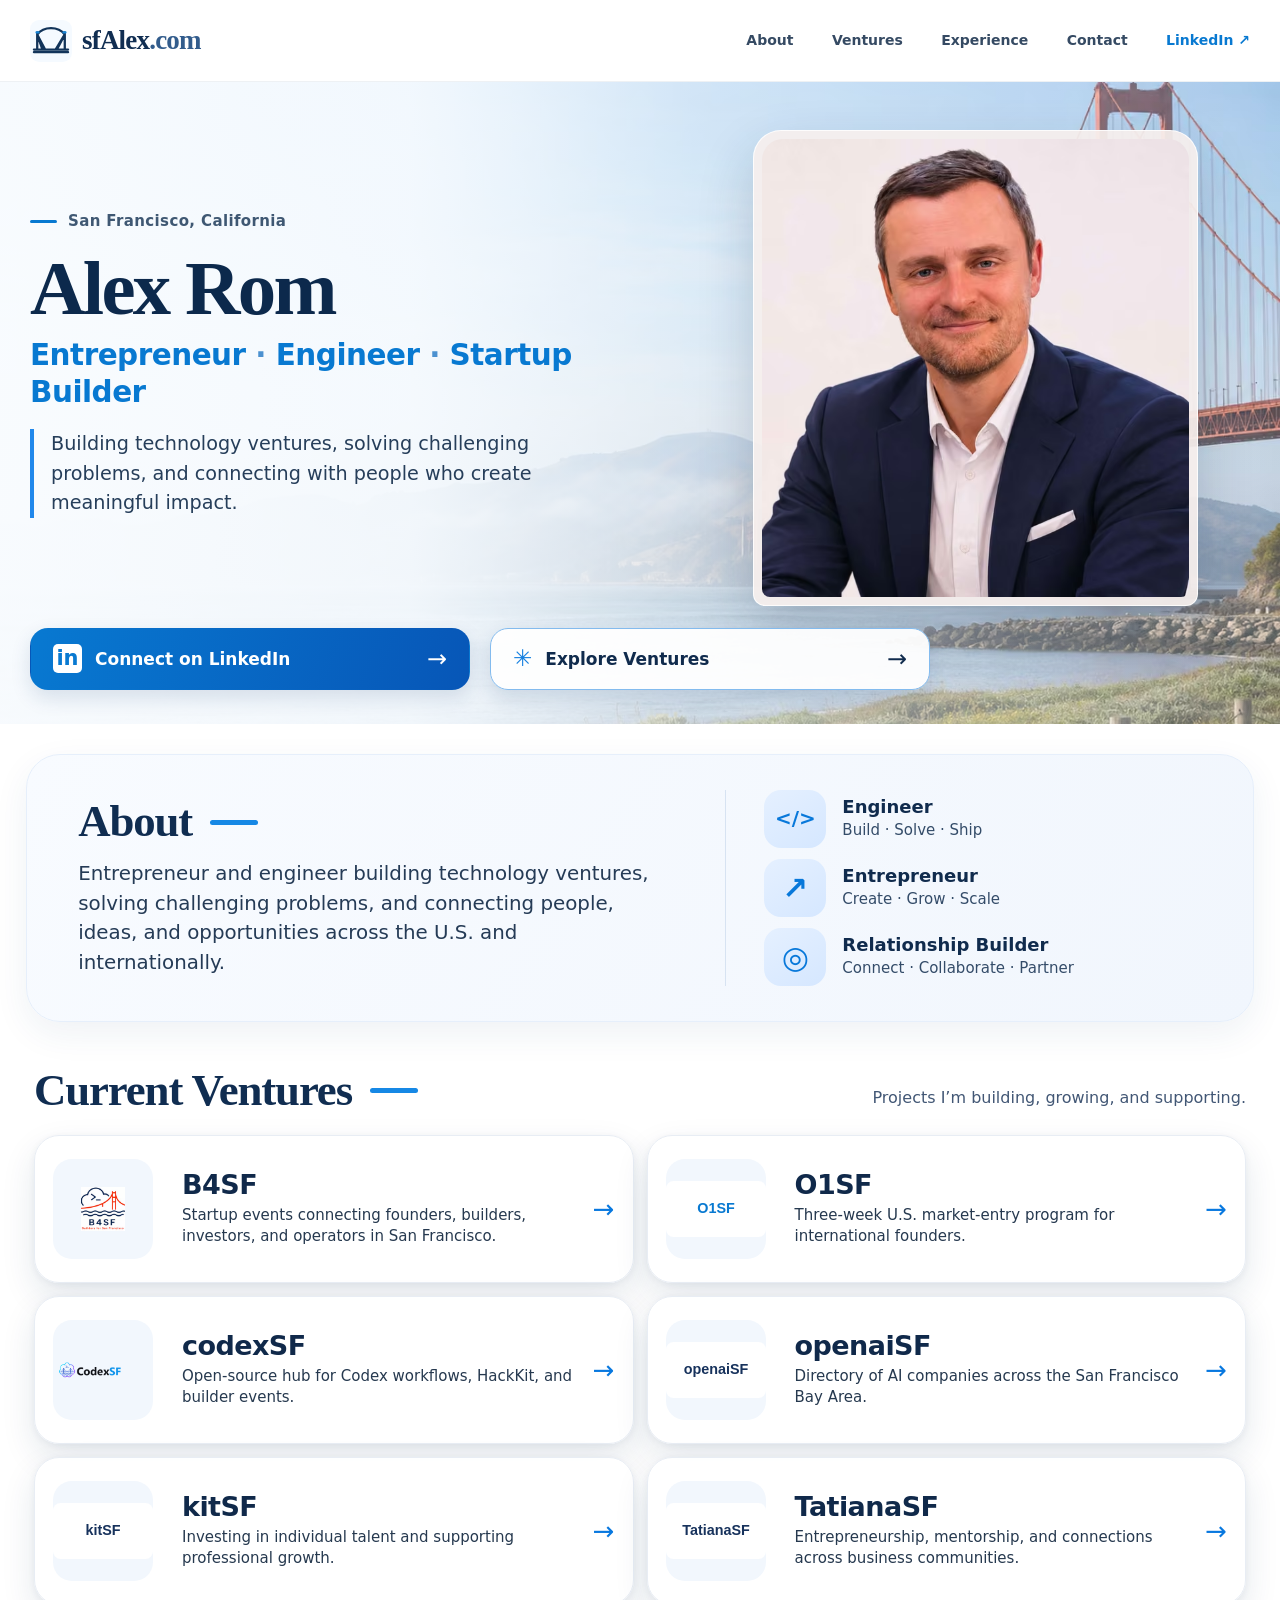
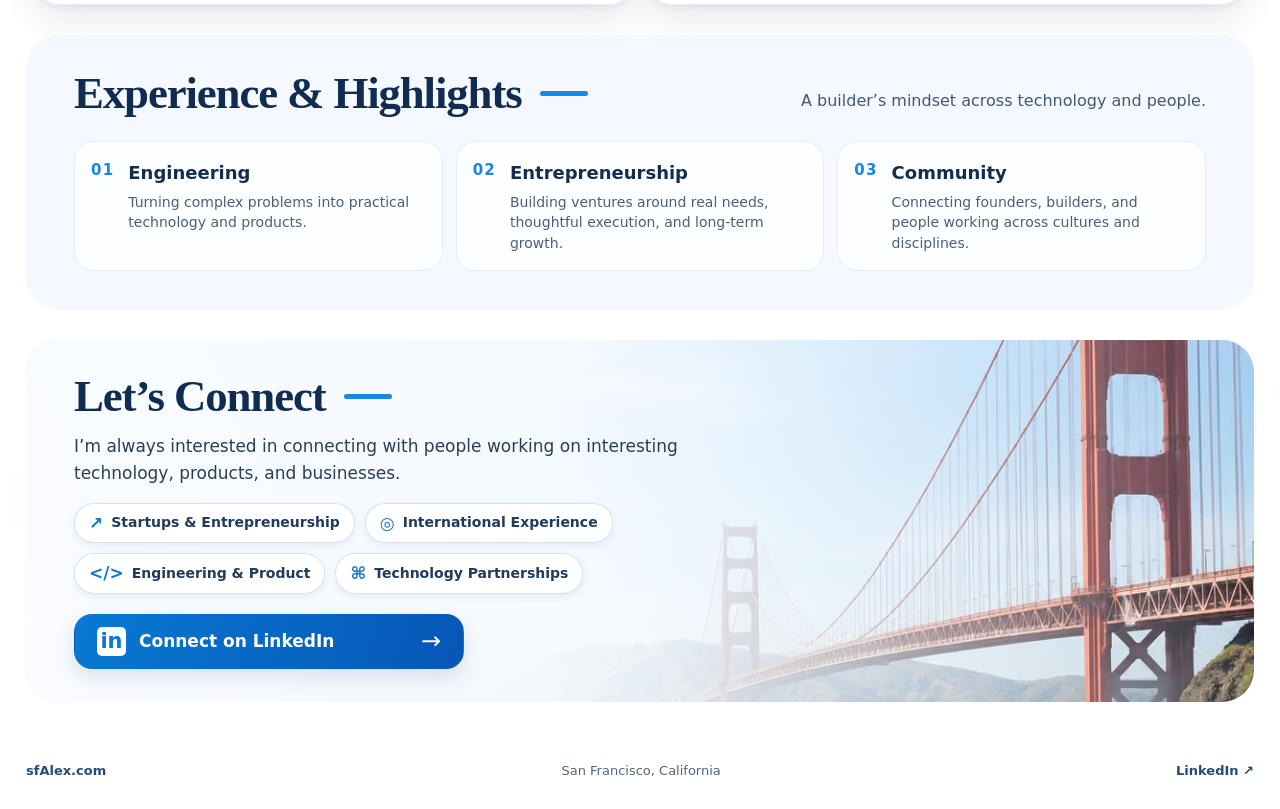
==== index.html @ 6f7e4f33 "Build sfAlex website and asset library" ====
<!doctype html>
<html lang="en">
<head>
  <meta charset="utf-8">
  <meta name="viewport" content="width=device-width, initial-scale=1">
  <meta name="theme-color" content="#f5faff">
  <title>Alex Rom — Entrepreneur, Engineer &amp; Startup Builder</title>
  <meta name="description" content="Alex Rom is an entrepreneur, engineer, and startup builder based in San Francisco. Explore his current ventures and connect on LinkedIn.">
  <link rel="canonical" href="https://sfalex.com/">
  <link rel="icon" href="./public/icons/favicon.svg" type="image/svg+xml">
  <link rel="icon" href="./public/icons/favicon.ico" sizes="any">
  <link rel="icon" href="./public/icons/favicon-32x32.png" type="image/png" sizes="32x32">
  <link rel="apple-touch-icon" href="./public/icons/apple-touch-icon.png">
  <meta property="og:type" content="website">
  <meta property="og:site_name" content="sfAlex.com">
  <meta property="og:title" content="Alex Rom — Entrepreneur, Engineer &amp; Startup Builder">
  <meta property="og:description" content="Building technology ventures, solving challenging problems, and connecting with people who create meaningful impact.">
  <meta property="og:url" content="https://sfalex.com/">
  <meta property="og:image" content="https://sfalex.com/public/images/og-sfalex-1200x630.png">
  <meta property="og:image:width" content="1200">
  <meta property="og:image:height" content="630">
  <meta name="twitter:card" content="summary_large_image">
  <meta name="twitter:title" content="Alex Rom — Entrepreneur, Engineer &amp; Startup Builder">
  <meta name="twitter:description" content="Building technology ventures, solving challenging problems, and connecting with people who create meaningful impact.">
  <meta name="twitter:image" content="https://sfalex.com/public/images/og-sfalex-1200x630.png">
  <link rel="preload" as="image" type="image/avif" href="./public/images/golden-gate-hero-1440.avif" fetchpriority="high" media="(min-width: 761px)">
  <link rel="preload" as="image" type="image/avif" href="./public/images/golden-gate-hero-960.avif" fetchpriority="high" media="(max-width: 760px)">
  <link rel="stylesheet" href="./styles.css">
  <script type="application/ld+json">
  {
    "@context": "https://schema.org",
    "@type": "Person",
    "name": "Alex Rom",
    "url": "https://sfalex.com/",
    "jobTitle": "Entrepreneur · Engineer · Startup Builder",
    "homeLocation": { "@type": "Place", "name": "San Francisco, California, United States" },
    "sameAs": ["https://www.linkedin.com/in/sfalexcom"]
  }
  </script>
  <script src="./script.js" defer></script>
</head>
<body>
  <a class="skip-link" href="#main">Skip to content</a>
  <header class="site-header">
    <div class="header-inner">
      <a class="brand" href="#top" aria-label="sfAlex.com home"><img src="./public/icons/favicon.svg" width="42" height="42" alt=""><span>sfAlex<span class="brand__dot">.com</span></span></a>
      <button class="menu-toggle" type="button" aria-expanded="false" aria-controls="primary-navigation" aria-label="Open navigation"><span></span><span></span><span></span></button>
      <nav id="primary-navigation" class="primary-nav" aria-label="Main navigation">
        <a href="#about">About</a><a href="#ventures">Ventures</a><a href="#experience">Experience</a><a href="#contact">Contact</a>
        <a class="nav-linkedin" href="https://www.linkedin.com/in/sfalexcom" target="_blank" rel="noopener noreferrer">LinkedIn <span aria-hidden="true">↗</span></a>
      </nav>
    </div>
  </header>
  <main id="main">
    <section class="hero" id="top" aria-labelledby="hero-title">
      <picture class="hero__backdrop" aria-hidden="true">
        <source type="image/avif" srcset="./public/images/golden-gate-hero-960.avif 960w, ./public/images/golden-gate-hero-1440.avif 1440w" sizes="100vw">
        <source type="image/webp" srcset="./public/images/golden-gate-hero-960.webp 960w, ./public/images/golden-gate-hero-1440.webp 1440w" sizes="100vw">
        <img src="./public/images/golden-gate-hero-1440.webp" width="1440" height="960" alt="" fetchpriority="high" decoding="async">
      </picture>
      <div class="hero__veil" aria-hidden="true"></div>
      <div class="hero__inner">
        <div class="hero__grid">
          <div class="hero__copy">
            <p class="eyebrow"><span class="eyebrow__line"></span> San Francisco, California</p>
            <h1 id="hero-title">Alex Rom</h1>
            <p class="hero__role">Entrepreneur <span>·</span> Engineer <span>·</span> Startup Builder</p>
            <p class="hero__intro">Building technology ventures, solving challenging problems, and connecting with people who create meaningful impact.</p>
          </div>
          <figure class="portrait-frame"><picture>
            <source type="image/avif" srcset="./public/images/alex-rom-portrait-640.avif 640w, ./public/images/alex-rom-portrait-960.avif 960w" sizes="(max-width: 680px) 74vw, (max-width: 1000px) 38vw, 440px">
            <source type="image/webp" srcset="./public/images/alex-rom-portrait-640.webp 640w, ./public/images/alex-rom-portrait-960.webp 960w" sizes="(max-width: 680px) 74vw, (max-width: 1000px) 38vw, 440px">
            <img src="./public/images/alex-rom-portrait-960.webp" width="960" height="1030" alt="Alex Rom in a navy suit and white shirt" fetchpriority="high" decoding="async">
          </picture></figure>
        </div>
        <div class="hero__actions">
          <a class="button button--primary" href="https://www.linkedin.com/in/sfalexcom" target="_blank" rel="noopener noreferrer"><span class="linkedin-mark" aria-hidden="true">in</span><span>Connect on LinkedIn</span><span class="button__arrow" aria-hidden="true">→</span></a>
          <a class="button button--light" href="#ventures"><span class="button__icon" aria-hidden="true">✳</span><span>Explore Ventures</span><span class="button__arrow" aria-hidden="true">→</span></a>
        </div>
      </div>
    </section>
    <div class="page-shell">
      <section class="about-panel section" id="about" aria-labelledby="about-title">
        <div class="about-copy"><div class="section-heading"><h2 id="about-title">About</h2><span class="heading-rule" aria-hidden="true"></span></div>
          <p>Entrepreneur and engineer building technology ventures, solving challenging problems, and connecting people, ideas, and opportunities across the U.S. and internationally.</p>
        </div>
        <div class="about-roles" aria-label="Areas of focus">
          <article class="role-item"><span class="role-icon role-icon--code" aria-hidden="true">&lt;/&gt;</span><div><h3>Engineer</h3><p>Build · Solve · Ship</p></div></article>
          <article class="role-item"><span class="role-icon" aria-hidden="true">↗</span><div><h3>Entrepreneur</h3><p>Create · Grow · Scale</p></div></article>
          <article class="role-item"><span class="role-icon role-icon--people" aria-hidden="true">◎</span><div><h3>Relationship Builder</h3><p>Connect · Collaborate · Partner</p></div></article>
        </div>
      </section>
      <section class="section ventures-section" id="ventures" aria-labelledby="ventures-title">
        <div class="section-title-row"><div class="section-heading"><h2 id="ventures-title">Current Ventures</h2><span class="heading-rule" aria-hidden="true"></span></div><p class="section-note">Projects I’m building, growing, and supporting.</p></div>
        <div class="venture-grid">
          <a class="venture-card" href="https://b4sf.com/" target="_blank" rel="noopener noreferrer" aria-label="B4SF: startup events connecting San Francisco's startup community">
            <span class="venture-logo"><img src="./public/ventures/b4sf-official.png" width="320" height="180" alt="B4SF logo"></span><span class="venture-copy"><strong>B4SF</strong><span>Startup events connecting founders, builders, investors, and operators in San Francisco.</span></span><span class="card-arrow" aria-hidden="true">→</span>
          </a>
          <a class="venture-card" href="https://o1sf.com/" target="_blank" rel="noopener noreferrer" aria-label="O1SF: three-week U.S. market-entry program for international founders">
            <span class="venture-logo"><img src="./public/ventures/o1sf-text-fallback.svg" width="320" height="180" alt="O1SF"></span><span class="venture-copy"><strong>O1SF</strong><span>Three-week U.S. market-entry program for international founders.</span></span><span class="card-arrow" aria-hidden="true">→</span>
          </a>
          <a class="venture-card" href="https://codexsf.com/" target="_blank" rel="noopener noreferrer" aria-label="CodexSF: open-source hub for Codex workflows, HackKit, and builder events">
            <span class="venture-logo"><img src="./public/ventures/codexsf-official.png" width="320" height="180" alt="CodexSF logo"></span><span class="venture-copy"><strong>codexSF</strong><span>Open-source hub for Codex workflows, HackKit, and builder events.</span></span><span class="card-arrow" aria-hidden="true">→</span>
          </a>
          <a class="venture-card" href="https://openaisf.com/" target="_blank" rel="noopener noreferrer" aria-label="openaiSF: directory of AI companies across the San Francisco Bay Area">
            <span class="venture-logo"><img src="./public/ventures/openaisf-text-fallback.svg" width="320" height="180" alt="openaiSF text wordmark"></span><span class="venture-copy"><strong>openaiSF</strong><span>Directory of AI companies across the San Francisco Bay Area.</span></span><span class="card-arrow" aria-hidden="true">→</span>
          </a>
          <a class="venture-card" href="https://kitsf.com/" target="_blank" rel="noopener noreferrer" aria-label="kitSF: investing in individual talent">
            <span class="venture-logo"><img src="./public/ventures/kitsf-text-fallback.svg" width="320" height="180" alt="kitSF"></span><span class="venture-copy"><strong>kitSF</strong><span>Investing in individual talent and supporting professional growth.</span></span><span class="card-arrow" aria-hidden="true">→</span>
          </a>
          <a class="venture-card" href="https://tatianasf.com/" target="_blank" rel="noopener noreferrer" aria-label="TatianaSF: entrepreneurship, mentorship, and community connections">
            <span class="venture-logo"><img src="./public/ventures/tatianasf-text-fallback.svg" width="320" height="180" alt="TatianaSF"></span><span class="venture-copy"><strong>TatianaSF</strong><span>Entrepreneurship, mentorship, and connections across business communities.</span></span><span class="card-arrow" aria-hidden="true">→</span>
          </a>
        </div>
      </section>
      <section class="experience-panel section" id="experience" aria-labelledby="experience-title">
        <div class="section-title-row"><div class="section-heading"><h2 id="experience-title">Experience &amp; Highlights</h2><span class="heading-rule" aria-hidden="true"></span></div><p class="section-note">A builder’s mindset across technology and people.</p></div>
        <div class="experience-grid">
          <article class="experience-item"><span class="experience-number">01</span><div><h3>Engineering</h3><p>Turning complex problems into practical technology and products.</p></div></article>
          <article class="experience-item"><span class="experience-number">02</span><div><h3>Entrepreneurship</h3><p>Building ventures around real needs, thoughtful execution, and long-term growth.</p></div></article>
          <article class="experience-item"><span class="experience-number">03</span><div><h3>Community</h3><p>Connecting founders, builders, and people working across cultures and disciplines.</p></div></article>
        </div>
      </section>
      <section class="contact-panel section" id="contact" aria-labelledby="contact-title">
        <picture class="contact-panel__backdrop" aria-hidden="true">
          <source type="image/avif" srcset="./public/images/golden-gate-contact-640.avif 640w, ./public/images/golden-gate-contact-1280.avif 1280w" sizes="(max-width: 680px) 100vw, 1280px">
          <source type="image/webp" srcset="./public/images/golden-gate-contact-640.webp 640w, ./public/images/golden-gate-contact-1280.webp 1280w" sizes="(max-width: 680px) 100vw, 1280px">
          <img src="./public/images/golden-gate-contact-1280.webp" width="1280" height="853" alt="" loading="lazy" decoding="async">
        </picture>
        <div class="contact-panel__veil" aria-hidden="true"></div>
        <div class="contact-content"><div class="section-heading"><h2 id="contact-title">Let’s Connect</h2><span class="heading-rule" aria-hidden="true"></span></div>
          <p class="contact-lead">I’m always interested in connecting with people working on interesting technology, products, and businesses.</p>
          <ul class="interest-list" aria-label="Topics of interest"><li><span aria-hidden="true">↗</span> Startups &amp; Entrepreneurship</li><li><span aria-hidden="true">◎</span> International Experience</li><li><span aria-hidden="true">&lt;/&gt;</span> Engineering &amp; Product</li><li><span aria-hidden="true">⌘</span> Technology Partnerships</li></ul>
          <a class="button button--primary contact-button" href="https://www.linkedin.com/in/sfalexcom" target="_blank" rel="noopener noreferrer"><span class="linkedin-mark" aria-hidden="true">in</span><span>Connect on LinkedIn</span><span class="button__arrow" aria-hidden="true">→</span></a>
        </div>
      </section>
    </div>
  </main>
  <footer class="site-footer"><a href="#top">sfAlex.com</a><span>San Francisco, California</span><a href="https://www.linkedin.com/in/sfalexcom" target="_blank" rel="noopener noreferrer">LinkedIn ↗</a></footer>
</body>
</html>
---- styles.css ----
:root{color-scheme:light;--navy:#112e52;--navy-2:#173d68;--blue:#0879d1;--pale:#f3f8ff;--ink:#16263b;--muted:#53647a;--shadow:0 14px 34px rgba(20,51,88,.11),0 2px 7px rgba(20,51,88,.06);--serif:Georgia,'Times New Roman',serif;--sans:Inter,ui-sans-serif,system-ui,-apple-system,'Segoe UI',sans-serif;font-family:var(--sans);font-synthesis:none;text-rendering:optimizeLegibility;scroll-behavior:smooth}
*{box-sizing:border-box}body{margin:0;color:var(--ink);background:#fff;font-size:16px;line-height:1.55}a{color:inherit}a:focus-visible,button:focus-visible{outline:3px solid #f2a62d;outline-offset:4px;border-radius:5px}.skip-link{position:fixed;z-index:20;left:1rem;top:.7rem;padding:.7rem 1rem;color:white;background:var(--navy);transform:translateY(-160%)}.skip-link:focus{transform:translateY(0)}
.site-header{position:relative;z-index:10;height:82px;background:rgba(255,255,255,.94);border-bottom:1px solid rgba(24,58,96,.07)}.header-inner{max-width:1320px;height:100%;padding:0 30px;margin:0 auto;display:flex;align-items:center;justify-content:space-between;gap:28px}.brand{display:inline-flex;align-items:center;gap:10px;color:var(--navy);text-decoration:none;font-family:var(--serif);font-size:27px;font-weight:700;letter-spacing:-.8px;white-space:nowrap}.brand img{display:block;width:42px;height:42px}.brand__dot{color:#325c8c}.primary-nav{display:flex;align-items:center;gap:clamp(18px,3vw,42px);color:#354a63;font-weight:600;font-size:14px}.primary-nav a{text-decoration:none;transition:color .16s ease}.primary-nav a:hover,.site-footer a:hover{color:var(--blue)}.primary-nav .nav-linkedin{color:var(--blue)}.menu-toggle{display:none}
.hero{position:relative;isolation:isolate;overflow:hidden;min-height:630px;background:#eaf4ff}.hero__backdrop,.hero__veil{position:absolute;z-index:-2;inset:0;display:block;width:100%;height:100%}.hero__backdrop img{width:100%;height:100%;object-fit:cover;object-position:center 57%}.hero__veil{z-index:-1;background:linear-gradient(90deg,rgba(249,252,255,.96),rgba(247,251,255,.9) 32%,rgba(244,250,255,.48) 54%,rgba(241,249,255,.07)),linear-gradient(0deg,rgba(229,241,255,.22),transparent 45%)}.hero__inner{width:min(100% - 60px,1280px);margin:0 auto;padding:48px 0 34px}.hero__grid{display:grid;grid-template-columns:minmax(0,1.06fr) minmax(350px,.94fr);align-items:center;gap:clamp(25px,4vw,58px);min-height:475px}.hero__copy{position:relative;z-index:1;max-width:620px;padding:8px 0 16px}.eyebrow{display:flex;align-items:center;gap:11px;margin:0 0 15px;color:#3f5873;font-size:15px;font-weight:650;letter-spacing:.025em}.eyebrow__line{display:inline-block;width:27px;height:3px;border-radius:5px;background:var(--blue)}h1,h2,h3,p,figure{margin-top:0}.hero h1{margin-bottom:4px;color:#0c294c;font-family:var(--serif);font-size:clamp(54px,6vw,82px);line-height:1.06;letter-spacing:-2.7px}.hero__role{margin:8px 0 19px;color:var(--blue);font-size:clamp(21px,2.3vw,30px);line-height:1.23;font-weight:750;letter-spacing:-.5px}.hero__role span{color:#4b91d0}.hero__intro{max-width:525px;margin:0;padding-left:17px;border-left:4px solid #2188eb;color:#263e5a;font-size:clamp(17px,1.5vw,20px);line-height:1.55}.portrait-frame{width:min(100%,445px);justify-self:center;margin:0;padding:8px;overflow:hidden;border:1px solid rgba(255,255,255,.84);border-radius:28px 28px 12px 12px;background:rgba(247,239,237,.92);box-shadow:0 24px 55px rgba(18,46,82,.2)}.portrait-frame picture,.portrait-frame img{display:block;width:100%}.portrait-frame img{height:auto;aspect-ratio:1432/1536;object-fit:cover;border-radius:21px 21px 8px 8px}.hero__actions{display:grid;grid-template-columns:repeat(2,minmax(0,1fr));gap:20px;max-width:900px;margin-top:22px}.button{min-height:58px;display:inline-flex;align-items:center;justify-content:center;gap:13px;padding:12px 22px;border:1.5px solid transparent;border-radius:18px;text-decoration:none;font-size:17px;font-weight:750;box-shadow:0 8px 20px rgba(18,61,110,.14);transition:transform .16s ease,box-shadow .16s ease,background .16s ease}.button:hover{transform:translateY(-2px);box-shadow:0 13px 25px rgba(18,61,110,.2)}.button--primary{color:#fff;background:linear-gradient(110deg,#0879d1,#0756b7)}.button--primary:hover{background:linear-gradient(110deg,#086ab8,#074da3)}.button--light{border-color:#83bbee;color:#102b4d;background:rgba(255,255,255,.94)}.linkedin-mark{display:inline-flex;width:29px;height:29px;align-items:center;justify-content:center;border-radius:5px;color:var(--blue);background:#fff;font-size:21px;font-weight:800;line-height:1}.button__icon{color:#1680e0;font-size:23px}.button__arrow{margin-left:auto;font-size:24px;font-weight:500;line-height:1}
.page-shell{width:min(100% - 52px,1280px);margin:0 auto}.section{margin-top:30px}.about-panel{display:grid;grid-template-columns:1.1fr .9fr;gap:clamp(30px,5vw,70px);align-items:center;padding:35px clamp(28px,4vw,54px);border:1px solid #e6effb;border-radius:34px;background:linear-gradient(125deg,#f8fbff,#f1f6fd);box-shadow:0 12px 35px rgba(29,70,119,.07)}.section-heading{display:flex;align-items:center;gap:18px;min-width:0}.section-heading h2{margin:0;color:#102d51;font-family:var(--serif);font-size:clamp(32px,3.5vw,46px);line-height:1.1;letter-spacing:-1.1px}.heading-rule{display:inline-block;flex:0 0 48px;width:48px;height:5px;border-radius:8px;background:#1688e5}.about-copy>p{max-width:575px;margin:12px 0 0;color:#253b56;font-size:clamp(17px,1.55vw,20px);line-height:1.5}.about-roles{display:grid;gap:11px;padding-left:clamp(22px,3vw,45px);border-left:1px solid #d7e3f2}.role-item{display:flex;align-items:center;gap:16px}.role-icon{width:62px;height:58px;flex:0 0 62px;display:grid;place-items:center;border-radius:17px;color:#0878da;background:linear-gradient(145deg,#e5f0ff,#d5e7ff);font-size:31px;font-weight:750}.role-icon--code{font-size:20px}.role-item h3{margin:0 0 1px;color:#102b4d;font-size:18px;line-height:1.3}.role-item p{margin:0;color:#344c69;font-size:15px}
.ventures-section{padding:14px 8px 0}.section-title-row{display:flex;align-items:end;justify-content:space-between;gap:22px;margin:0 0 20px}.section-note{max-width:430px;margin:0 0 4px;color:#425775;font-size:16px;font-style:italic;text-align:right}.venture-grid{display:grid;grid-template-columns:repeat(2,minmax(0,1fr));gap:13px}.venture-card{min-width:0;min-height:148px;display:grid;grid-template-columns:112px minmax(0,1fr) 24px;align-items:center;gap:17px;padding:16px 18px;border:1px solid #e8edf4;border-radius:25px;background:rgba(255,255,255,.96);box-shadow:var(--shadow);text-decoration:none;transition:transform .18s ease,border-color .18s ease,box-shadow .18s ease}.venture-card:hover{transform:translateY(-3px);border-color:#afd6fb;box-shadow:0 19px 38px rgba(20,51,88,.14)}.venture-logo{width:100px;height:100px;display:grid;place-items:center;overflow:hidden;border-radius:19px;background:#f2f7fd}.venture-logo img{display:block;width:100%;height:100%;object-fit:contain}.venture-copy{min-width:0;display:grid;gap:4px}.venture-copy strong{color:#10294a;font-size:clamp(20px,2.2vw,27px);line-height:1.12;letter-spacing:-.55px}.venture-copy>span{color:#26394f;font-size:15px;line-height:1.42}.card-arrow{color:#0878df;font-size:26px;font-weight:500;justify-self:end}
.experience-panel{padding:34px clamp(24px,4vw,48px) 39px;border-radius:32px;background:#f5f9ff}.experience-panel .section-title-row{margin-bottom:23px}.experience-grid{display:grid;grid-template-columns:repeat(3,minmax(0,1fr));gap:13px}.experience-item{display:flex;gap:14px;padding:17px 16px;border:1px solid #e4edf9;border-radius:20px;background:rgba(255,255,255,.82)}.experience-number{color:#1787e6;font-size:15px;font-weight:800;letter-spacing:.08em}.experience-item h3{margin:0 0 5px;color:#122d4e;font-size:18px}.experience-item p{margin:0;color:#4b5f77;font-size:14px;line-height:1.45}
.contact-panel{position:relative;isolation:isolate;min-height:355px;margin-bottom:32px;overflow:hidden;border-radius:32px;background:#e9f4ff}.contact-panel__backdrop,.contact-panel__veil{position:absolute;inset:0;z-index:-2;display:block;width:100%;height:100%}.contact-panel__backdrop img{width:100%;height:100%;object-fit:cover;object-position:center 56%}.contact-panel__veil{z-index:-1;background:linear-gradient(90deg,rgba(250,252,255,.98),rgba(247,251,255,.96) 42%,rgba(244,250,255,.69) 64%,rgba(244,250,255,.08))}.contact-content{width:min(100%,820px);padding:32px clamp(24px,4vw,48px) 33px}.contact-lead{max-width:640px;margin:12px 0 17px;color:#293e57;font-size:17px}.interest-list{display:flex;flex-wrap:wrap;gap:10px;padding:0;margin:0 0 20px;list-style:none}.interest-list li{display:inline-flex;align-items:center;gap:8px;min-height:40px;padding:6px 14px;border:1px solid rgba(209,222,239,.86);border-radius:999px;color:#203b5b;background:rgba(255,255,255,.91);box-shadow:0 3px 8px rgba(23,56,95,.08);font-size:14px;font-weight:600}.interest-list li span{color:#0879d1;font-size:17px;font-weight:800}.contact-button{width:min(100%,390px);min-height:54px}.site-footer{width:min(100% - 52px,1280px);min-height:75px;display:flex;align-items:center;justify-content:space-between;gap:18px;margin:0 auto;color:#53647a;font-size:13px}.site-footer a{color:#244b77;text-decoration:none;font-weight:650}
@media(min-width:1440px){.hero__inner{padding-top:56px;padding-bottom:39px}.hero__grid{min-height:500px}}
@media(max-width:950px){.hero{min-height:580px}.hero__inner{width:min(100% - 44px,1280px)}.hero__grid{grid-template-columns:minmax(0,1.05fr) minmax(280px,.85fr);gap:20px;min-height:430px}.portrait-frame{max-width:365px}.hero__actions{max-width:760px;gap:12px}.button{padding-inline:16px}.venture-card{grid-template-columns:88px minmax(0,1fr) 18px;gap:13px;min-height:135px;padding:14px;border-radius:21px}.venture-logo{width:82px;height:82px;border-radius:16px}.venture-copy>span{font-size:14px}}
@media(max-width:680px){
 .site-header{height:72px}.header-inner{padding-inline:18px}.brand{gap:7px;font-size:24px}.brand img{width:38px;height:38px}.menu-toggle{width:44px;height:44px;display:flex;flex-direction:column;justify-content:center;gap:5px;padding:10px;border:1px solid #dce8f5;border-radius:12px;color:var(--navy);background:white;cursor:pointer}.menu-toggle span{display:block;height:2px;width:100%;border-radius:2px;background:currentColor;transition:transform .16s ease,opacity .16s ease}.menu-toggle[aria-expanded=true] span:first-child{transform:translateY(7px) rotate(45deg)}.menu-toggle[aria-expanded=true] span:nth-child(2){opacity:0}.menu-toggle[aria-expanded=true] span:last-child{transform:translateY(-7px) rotate(-45deg)}.primary-nav{position:absolute;top:63px;right:14px;left:14px;display:none;flex-direction:column;align-items:stretch;gap:0;padding:8px;border:1px solid #e0eaf6;border-radius:18px;background:rgba(255,255,255,.98);box-shadow:0 18px 35px rgba(18,46,82,.16)}.primary-nav.is-open{display:flex}.primary-nav a{min-height:48px;display:flex;align-items:center;justify-content:space-between;padding:0 13px;border-radius:11px}.primary-nav a:hover{background:#f0f6ff}
 .hero{min-height:0}.hero__backdrop img{object-position:83% center}.hero__veil{background:linear-gradient(180deg,rgba(248,252,255,.95),rgba(247,251,255,.88) 45%,rgba(240,248,255,.72)),linear-gradient(90deg,rgba(250,252,255,.92),rgba(250,252,255,.35))}.hero__inner{width:100%;padding:28px 20px 24px}.hero__grid{grid-template-columns:1fr;min-height:0;gap:19px}.hero__copy{padding:4px 0 0}.eyebrow{margin-bottom:8px;font-size:13px}.hero h1{font-size:clamp(48px,13vw,63px);letter-spacing:-1.8px}.hero__role{max-width:360px;margin:5px 0 11px;font-size:clamp(20px,5.8vw,25px)}.hero__intro{max-width:520px;padding-left:12px;font-size:16px;line-height:1.42}.portrait-frame{width:min(76vw,310px);justify-self:center;padding:6px;border-radius:24px 24px 10px 10px}.portrait-frame img{border-radius:18px 18px 7px 7px}.hero__actions{grid-template-columns:1fr;gap:10px;margin-top:18px}.button{min-height:54px;border-radius:15px;font-size:16px}
 .page-shell{width:min(100% - 28px,580px)}.section{margin-top:19px}.about-panel{grid-template-columns:1fr;gap:19px;padding:23px 19px;border-radius:24px}.section-heading{gap:12px}.section-heading h2{font-size:clamp(30px,8.3vw,37px);letter-spacing:-.7px}.heading-rule{flex-basis:34px;width:34px;height:4px}.about-copy>p{margin-top:9px;font-size:16px;line-height:1.48}.about-roles{gap:10px;padding:14px 0 0;border-top:1px solid #d7e3f2;border-left:0}.role-icon{width:50px;height:48px;flex-basis:50px;border-radius:14px;font-size:26px}.role-icon--code{font-size:18px}.role-item h3{font-size:16px}.role-item p{font-size:14px}
 .ventures-section{padding:5px 0 0}.section-title-row{display:block;margin-bottom:13px}.section-note{margin:6px 0 0;text-align:left;font-size:14px}.venture-grid{grid-template-columns:1fr;gap:10px}.venture-card{min-height:112px;grid-template-columns:78px minmax(0,1fr) 18px;gap:12px;padding:12px;border-radius:19px}.venture-logo{width:72px;height:72px;border-radius:14px}.venture-copy{gap:3px}.venture-copy strong{font-size:21px}.venture-copy>span{font-size:13.5px;line-height:1.38}.card-arrow{font-size:22px}
 .experience-panel{padding:23px 18px;border-radius:24px}.experience-panel .section-title-row{margin-bottom:13px}.experience-grid{grid-template-columns:1fr;gap:9px}.experience-item{padding:13px;border-radius:16px}.experience-item h3{font-size:16px}.experience-item p{font-size:13.5px}
 .contact-panel{min-height:0;margin-bottom:21px;border-radius:24px}.contact-panel__backdrop img{object-position:75% center;opacity:.53}.contact-panel__veil{background:linear-gradient(180deg,rgba(248,252,255,.94),rgba(246,250,255,.88) 62%,rgba(236,246,255,.7))}.contact-content{padding:23px 18px 22px}.contact-lead{margin:9px 0 13px;font-size:15px;line-height:1.48}.interest-list{gap:7px;margin-bottom:14px}.interest-list li{min-height:36px;padding:5px 10px;font-size:12px}.interest-list li span{font-size:14px}.contact-button{width:100%}.site-footer{width:min(100% - 32px,580px);min-height:74px;flex-wrap:wrap;justify-content:center;gap:6px 16px;padding-bottom:10px;font-size:12px}
}
@media(max-width:360px){.hero__inner{padding-inline:16px}.hero__role{font-size:19px}.hero__intro{font-size:15px}.venture-card{grid-template-columns:66px minmax(0,1fr) 16px;gap:10px;padding:10px}.venture-logo{width:64px;height:64px}.venture-copy strong{font-size:19px}.venture-copy>span{font-size:12.5px}.section-heading h2{font-size:29px}}
@media(prefers-reduced-motion:reduce){:root{scroll-behavior:auto}*,*::before,*::after{animation-duration:.01ms!important;animation-iteration-count:1!important;transition-duration:.01ms!important}}
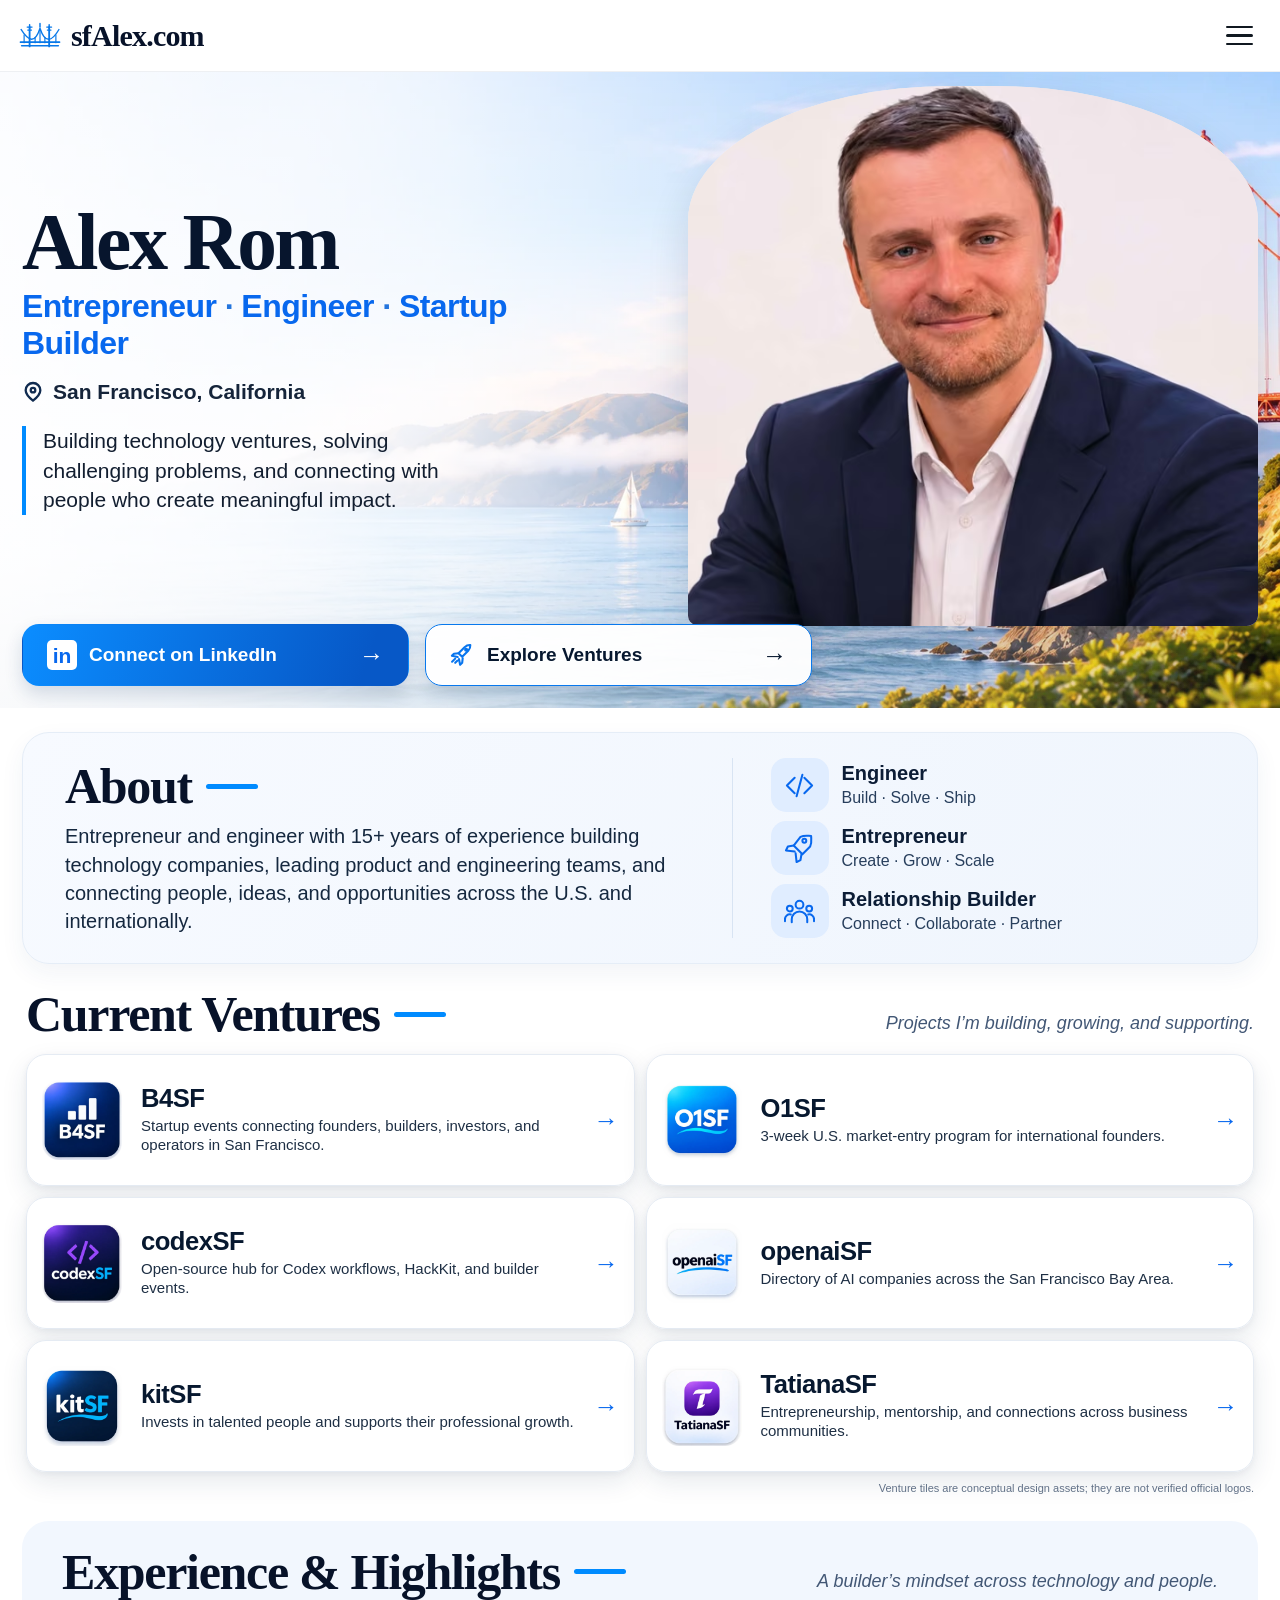
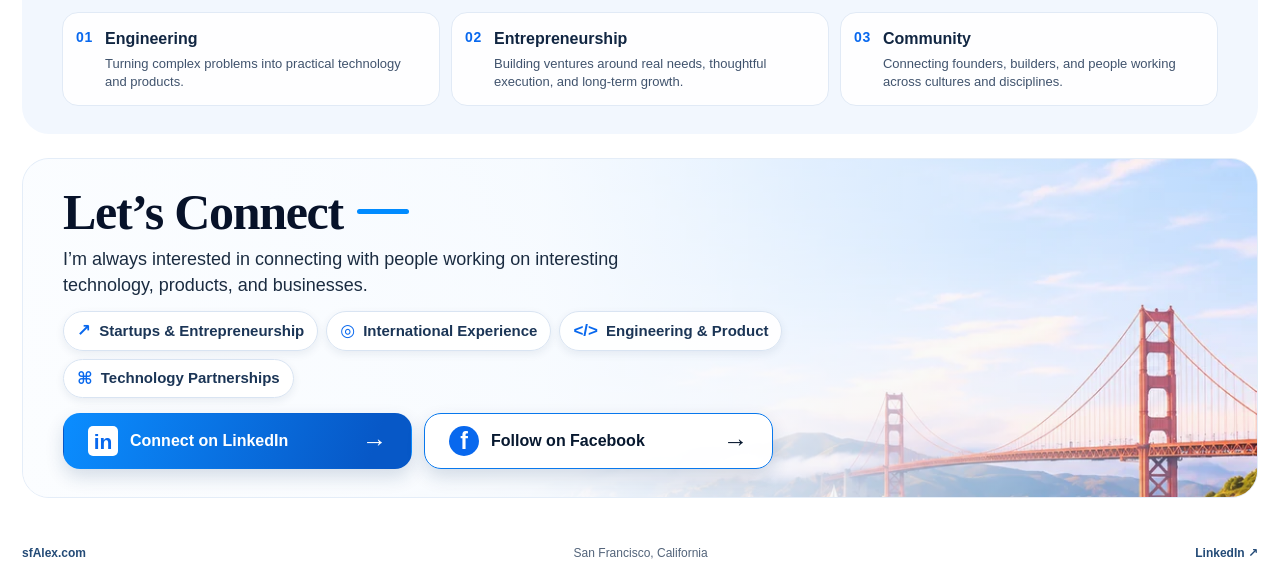
==== commit 30883ba5: "Match sfAlex site to approved design" ====
--- a/index.html
+++ b/index.html
@@ -3,28 +3,26 @@
 <head>
   <meta charset="utf-8">
   <meta name="viewport" content="width=device-width, initial-scale=1">
-  <meta name="theme-color" content="#f5faff">
+  <meta name="theme-color" content="#f7faff">
   <title>Alex Rom — Entrepreneur, Engineer &amp; Startup Builder</title>
-  <meta name="description" content="Alex Rom is an entrepreneur, engineer, and startup builder based in San Francisco. Explore his current ventures and connect on LinkedIn.">
+  <meta name="description" content="Alex Rom is an entrepreneur and engineer with 15+ years of experience building technology companies and connecting people, ideas, and opportunities.">
   <link rel="canonical" href="https://sfalex.com/">
-  <link rel="icon" href="./public/icons/favicon.svg" type="image/svg+xml">
+  <link rel="icon" href="./public/icons/sfalex-bridge-mark.svg" type="image/svg+xml">
   <link rel="icon" href="./public/icons/favicon.ico" sizes="any">
-  <link rel="icon" href="./public/icons/favicon-32x32.png" type="image/png" sizes="32x32">
   <link rel="apple-touch-icon" href="./public/icons/apple-touch-icon.png">
   <meta property="og:type" content="website">
   <meta property="og:site_name" content="sfAlex.com">
   <meta property="og:title" content="Alex Rom — Entrepreneur, Engineer &amp; Startup Builder">
-  <meta property="og:description" content="Building technology ventures, solving challenging problems, and connecting with people who create meaningful impact.">
+  <meta property="og:description" content="Building technology ventures, leading product and engineering teams, and connecting people across the U.S. and internationally.">
   <meta property="og:url" content="https://sfalex.com/">
   <meta property="og:image" content="https://sfalex.com/public/images/og-sfalex-1200x630.png">
   <meta property="og:image:width" content="1200">
   <meta property="og:image:height" content="630">
   <meta name="twitter:card" content="summary_large_image">
   <meta name="twitter:title" content="Alex Rom — Entrepreneur, Engineer &amp; Startup Builder">
-  <meta name="twitter:description" content="Building technology ventures, solving challenging problems, and connecting with people who create meaningful impact.">
+  <meta name="twitter:description" content="Building technology ventures, leading product and engineering teams, and connecting people across the U.S. and internationally.">
   <meta name="twitter:image" content="https://sfalex.com/public/images/og-sfalex-1200x630.png">
-  <link rel="preload" as="image" type="image/avif" href="./public/images/golden-gate-hero-1440.avif" fetchpriority="high" media="(min-width: 761px)">
-  <link rel="preload" as="image" type="image/avif" href="./public/images/golden-gate-hero-960.avif" fetchpriority="high" media="(max-width: 760px)">
+  <link rel="preload" as="image" href="./public/images/golden-gate-hero-approved.webp" fetchpriority="high">
   <link rel="stylesheet" href="./styles.css">
   <script type="application/ld+json">
   {
@@ -43,95 +41,146 @@
   <a class="skip-link" href="#main">Skip to content</a>
   <header class="site-header">
     <div class="header-inner">
-      <a class="brand" href="#top" aria-label="sfAlex.com home"><img src="./public/icons/favicon.svg" width="42" height="42" alt=""><span>sfAlex<span class="brand__dot">.com</span></span></a>
-      <button class="menu-toggle" type="button" aria-expanded="false" aria-controls="primary-navigation" aria-label="Open navigation"><span></span><span></span><span></span></button>
-      <nav id="primary-navigation" class="primary-nav" aria-label="Main navigation">
-        <a href="#about">About</a><a href="#ventures">Ventures</a><a href="#experience">Experience</a><a href="#contact">Contact</a>
+      <a class="brand" href="#top" aria-label="sfAlex.com home">
+        <img src="./public/icons/sfalex-bridge-mark.svg" width="48" height="36" alt="" aria-hidden="true">
+        <span>sfAlex.com</span>
+      </a>
+      <button class="menu-toggle" type="button" aria-expanded="false" aria-controls="primary-navigation" aria-label="Open navigation">
+        <span></span><span></span><span></span>
+      </button>
+      <nav id="primary-navigation" class="primary-nav" aria-label="Main navigation" hidden>
+        <a href="#about">About</a>
+        <a href="#ventures">Ventures</a>
+        <a href="#experience">Experience</a>
+        <a href="#contact">Contact</a>
         <a class="nav-linkedin" href="https://www.linkedin.com/in/sfalexcom" target="_blank" rel="noopener noreferrer">LinkedIn <span aria-hidden="true">↗</span></a>
       </nav>
     </div>
   </header>
+
   <main id="main">
     <section class="hero" id="top" aria-labelledby="hero-title">
       <picture class="hero__backdrop" aria-hidden="true">
-        <source type="image/avif" srcset="./public/images/golden-gate-hero-960.avif 960w, ./public/images/golden-gate-hero-1440.avif 1440w" sizes="100vw">
-        <source type="image/webp" srcset="./public/images/golden-gate-hero-960.webp 960w, ./public/images/golden-gate-hero-1440.webp 1440w" sizes="100vw">
-        <img src="./public/images/golden-gate-hero-1440.webp" width="1440" height="960" alt="" fetchpriority="high" decoding="async">
+        <img src="./public/images/golden-gate-hero-approved.webp" width="1600" height="900" alt="" fetchpriority="high" decoding="async">
       </picture>
       <div class="hero__veil" aria-hidden="true"></div>
       <div class="hero__inner">
         <div class="hero__grid">
           <div class="hero__copy">
-            <p class="eyebrow"><span class="eyebrow__line"></span> San Francisco, California</p>
             <h1 id="hero-title">Alex Rom</h1>
             <p class="hero__role">Entrepreneur <span>·</span> Engineer <span>·</span> Startup Builder</p>
+            <p class="hero__location">
+              <svg viewBox="0 0 24 24" aria-hidden="true"><path d="M20 10.2c0 5.1-8 11.3-8 11.3S4 15.3 4 10.2a8 8 0 1 1 16 0Z"/><circle cx="12" cy="10" r="2.5"/></svg>
+              <span>San Francisco, California</span>
+            </p>
             <p class="hero__intro">Building technology ventures, solving challenging problems, and connecting with people who create meaningful impact.</p>
           </div>
-          <figure class="portrait-frame"><picture>
-            <source type="image/avif" srcset="./public/images/alex-rom-portrait-640.avif 640w, ./public/images/alex-rom-portrait-960.avif 960w" sizes="(max-width: 680px) 74vw, (max-width: 1000px) 38vw, 440px">
-            <source type="image/webp" srcset="./public/images/alex-rom-portrait-640.webp 640w, ./public/images/alex-rom-portrait-960.webp 960w" sizes="(max-width: 680px) 74vw, (max-width: 1000px) 38vw, 440px">
-            <img src="./public/images/alex-rom-portrait-960.webp" width="960" height="1030" alt="Alex Rom in a navy suit and white shirt" fetchpriority="high" decoding="async">
-          </picture></figure>
+          <figure class="portrait-frame">
+            <picture>
+              <source type="image/avif" srcset="./public/images/alex-rom-portrait-640.avif 640w, ./public/images/alex-rom-portrait-960.avif 960w" sizes="(max-width: 520px) 45vw, (max-width: 950px) 44vw, 520px">
+              <source type="image/webp" srcset="./public/images/alex-rom-portrait-640.webp 640w, ./public/images/alex-rom-portrait-960.webp 960w" sizes="(max-width: 520px) 45vw, (max-width: 950px) 44vw, 520px">
+              <img src="./public/images/alex-rom-portrait-960.webp" width="960" height="1030" alt="Alex Rom in a navy suit and white shirt" fetchpriority="high" decoding="async">
+            </picture>
+          </figure>
         </div>
         <div class="hero__actions">
-          <a class="button button--primary" href="https://www.linkedin.com/in/sfalexcom" target="_blank" rel="noopener noreferrer"><span class="linkedin-mark" aria-hidden="true">in</span><span>Connect on LinkedIn</span><span class="button__arrow" aria-hidden="true">→</span></a>
-          <a class="button button--light" href="#ventures"><span class="button__icon" aria-hidden="true">✳</span><span>Explore Ventures</span><span class="button__arrow" aria-hidden="true">→</span></a>
+          <a class="button button--primary" href="https://www.linkedin.com/in/sfalexcom" target="_blank" rel="noopener noreferrer">
+            <span class="linkedin-mark" aria-hidden="true">in</span><span>Connect on LinkedIn</span><span class="button__arrow" aria-hidden="true">→</span>
+          </a>
+          <a class="button button--secondary" href="#ventures">
+            <svg class="button__icon" viewBox="0 0 24 24" aria-hidden="true"><path d="M14 4c2.4-2.2 5.5-2 5.5-2s.2 3.1-2 5.5l-5.8 5.8-3.5-3.5L14 4Z"/><path d="m8.2 9.8-4.4.5-2 2 5.6 1.1m4.8 1.2-.5 4.4-2 2-1.1-5.6M7 17l-2 2m0-4-3 3"/><circle cx="15.5" cy="6.5" r="1"/></svg>
+            <span>Explore Ventures</span><span class="button__arrow" aria-hidden="true">→</span>
+          </a>
         </div>
       </div>
     </section>
+
     <div class="page-shell">
       <section class="about-panel section" id="about" aria-labelledby="about-title">
-        <div class="about-copy"><div class="section-heading"><h2 id="about-title">About</h2><span class="heading-rule" aria-hidden="true"></span></div>
-          <p>Entrepreneur and engineer building technology ventures, solving challenging problems, and connecting people, ideas, and opportunities across the U.S. and internationally.</p>
+        <div class="about-copy">
+          <div class="section-heading"><h2 id="about-title">About</h2><span class="heading-rule" aria-hidden="true"></span></div>
+          <p>Entrepreneur and engineer with 15+ years of experience building technology companies, leading product and engineering teams, and connecting people, ideas, and opportunities across the U.S. and internationally.</p>
         </div>
         <div class="about-roles" aria-label="Areas of focus">
-          <article class="role-item"><span class="role-icon role-icon--code" aria-hidden="true">&lt;/&gt;</span><div><h3>Engineer</h3><p>Build · Solve · Ship</p></div></article>
-          <article class="role-item"><span class="role-icon" aria-hidden="true">↗</span><div><h3>Entrepreneur</h3><p>Create · Grow · Scale</p></div></article>
-          <article class="role-item"><span class="role-icon role-icon--people" aria-hidden="true">◎</span><div><h3>Relationship Builder</h3><p>Connect · Collaborate · Partner</p></div></article>
+          <article class="role-item">
+            <span class="role-icon" aria-hidden="true"><svg viewBox="0 0 32 32"><path d="m11 8-8 8 8 8M21 8l8 8-8 8M19 5l-6 22"/></svg></span>
+            <div><h3>Engineer</h3><p>Build · Solve · Ship</p></div>
+          </article>
+          <article class="role-item">
+            <span class="role-icon" aria-hidden="true"><svg viewBox="0 0 32 32"><path d="M17 4c4-2 8-1 11-1 0 3 1 7-1 11l-8 8-9-9 7-9Z"/><path d="m10 13-6 1-2 4 9 1m7 3-1 6-4 2-1-9"/><circle cx="21" cy="8" r="2"/></svg></span>
+            <div><h3>Entrepreneur</h3><p>Create · Grow · Scale</p></div>
+          </article>
+          <article class="role-item">
+            <span class="role-icon" aria-hidden="true"><svg viewBox="0 0 32 32"><circle cx="16" cy="9" r="4"/><circle cx="6" cy="13" r="3"/><circle cx="26" cy="13" r="3"/><path d="M8 27v-3a8 8 0 0 1 16 0v3M1 26v-2a5 5 0 0 1 6-5m24 7v-2a5 5 0 0 0-6-5"/></svg></span>
+            <div><h3>Relationship Builder</h3><p>Connect · Collaborate · Partner</p></div>
+          </article>
         </div>
       </section>
+
       <section class="section ventures-section" id="ventures" aria-labelledby="ventures-title">
-        <div class="section-title-row"><div class="section-heading"><h2 id="ventures-title">Current Ventures</h2><span class="heading-rule" aria-hidden="true"></span></div><p class="section-note">Projects I’m building, growing, and supporting.</p></div>
+        <div class="section-title-row">
+          <div class="section-heading"><h2 id="ventures-title">Current Ventures</h2><span class="heading-rule" aria-hidden="true"></span></div>
+          <p class="section-note">Projects I’m building, growing, and supporting.</p>
+        </div>
         <div class="venture-grid">
-          <a class="venture-card" href="https://b4sf.com/" target="_blank" rel="noopener noreferrer" aria-label="B4SF: startup events connecting San Francisco's startup community">
-            <span class="venture-logo"><img src="./public/ventures/b4sf-official.png" width="320" height="180" alt="B4SF logo"></span><span class="venture-copy"><strong>B4SF</strong><span>Startup events connecting founders, builders, investors, and operators in San Francisco.</span></span><span class="card-arrow" aria-hidden="true">→</span>
+          <a class="venture-card" href="https://b4sf.com/" target="_blank" rel="noopener noreferrer">
+            <span class="venture-logo"><img src="./public/ventures/venture-b4sf.webp" width="512" height="512" alt="" loading="lazy" decoding="async"></span>
+            <span class="venture-copy"><strong>B4SF</strong><span>Startup events connecting founders, builders, investors, and operators in San Francisco.</span></span><span class="card-arrow" aria-hidden="true">→</span>
           </a>
-          <a class="venture-card" href="https://o1sf.com/" target="_blank" rel="noopener noreferrer" aria-label="O1SF: three-week U.S. market-entry program for international founders">
-            <span class="venture-logo"><img src="./public/ventures/o1sf-text-fallback.svg" width="320" height="180" alt="O1SF"></span><span class="venture-copy"><strong>O1SF</strong><span>Three-week U.S. market-entry program for international founders.</span></span><span class="card-arrow" aria-hidden="true">→</span>
+          <a class="venture-card" href="https://o1sf.com/" target="_blank" rel="noopener noreferrer">
+            <span class="venture-logo"><img src="./public/ventures/venture-o1sf.webp" width="512" height="512" alt="" loading="lazy" decoding="async"></span>
+            <span class="venture-copy"><strong>O1SF</strong><span>3-week U.S. market-entry program for international founders.</span></span><span class="card-arrow" aria-hidden="true">→</span>
           </a>
-          <a class="venture-card" href="https://codexsf.com/" target="_blank" rel="noopener noreferrer" aria-label="CodexSF: open-source hub for Codex workflows, HackKit, and builder events">
-            <span class="venture-logo"><img src="./public/ventures/codexsf-official.png" width="320" height="180" alt="CodexSF logo"></span><span class="venture-copy"><strong>codexSF</strong><span>Open-source hub for Codex workflows, HackKit, and builder events.</span></span><span class="card-arrow" aria-hidden="true">→</span>
+          <a class="venture-card" href="https://codexsf.com/" target="_blank" rel="noopener noreferrer">
+            <span class="venture-logo"><img src="./public/ventures/venture-codexsf.webp" width="512" height="512" alt="" loading="lazy" decoding="async"></span>
+            <span class="venture-copy"><strong>codexSF</strong><span>Open-source hub for Codex workflows, HackKit, and builder events.</span></span><span class="card-arrow" aria-hidden="true">→</span>
           </a>
-          <a class="venture-card" href="https://openaisf.com/" target="_blank" rel="noopener noreferrer" aria-label="openaiSF: directory of AI companies across the San Francisco Bay Area">
-            <span class="venture-logo"><img src="./public/ventures/openaisf-text-fallback.svg" width="320" height="180" alt="openaiSF text wordmark"></span><span class="venture-copy"><strong>openaiSF</strong><span>Directory of AI companies across the San Francisco Bay Area.</span></span><span class="card-arrow" aria-hidden="true">→</span>
+          <a class="venture-card" href="https://openaisf.com/" target="_blank" rel="noopener noreferrer">
+            <span class="venture-logo"><img src="./public/ventures/venture-openaisf.webp" width="512" height="512" alt="" loading="lazy" decoding="async"></span>
+            <span class="venture-copy"><strong>openaiSF</strong><span>Directory of AI companies across the San Francisco Bay Area.</span></span><span class="card-arrow" aria-hidden="true">→</span>
           </a>
-          <a class="venture-card" href="https://kitsf.com/" target="_blank" rel="noopener noreferrer" aria-label="kitSF: investing in individual talent">
-            <span class="venture-logo"><img src="./public/ventures/kitsf-text-fallback.svg" width="320" height="180" alt="kitSF"></span><span class="venture-copy"><strong>kitSF</strong><span>Investing in individual talent and supporting professional growth.</span></span><span class="card-arrow" aria-hidden="true">→</span>
+          <a class="venture-card" href="https://kitsf.com/" target="_blank" rel="noopener noreferrer">
+            <span class="venture-logo"><img src="./public/ventures/venture-kitsf.webp" width="512" height="512" alt="" loading="lazy" decoding="async"></span>
+            <span class="venture-copy"><strong>kitSF</strong><span>Invests in talented people and supports their professional growth.</span></span><span class="card-arrow" aria-hidden="true">→</span>
           </a>
-          <a class="venture-card" href="https://tatianasf.com/" target="_blank" rel="noopener noreferrer" aria-label="TatianaSF: entrepreneurship, mentorship, and community connections">
-            <span class="venture-logo"><img src="./public/ventures/tatianasf-text-fallback.svg" width="320" height="180" alt="TatianaSF"></span><span class="venture-copy"><strong>TatianaSF</strong><span>Entrepreneurship, mentorship, and connections across business communities.</span></span><span class="card-arrow" aria-hidden="true">→</span>
+          <a class="venture-card" href="https://tatianasf.com/" target="_blank" rel="noopener noreferrer">
+            <span class="venture-logo"><img src="./public/ventures/venture-tatianasf.webp" width="512" height="512" alt="" loading="lazy" decoding="async"></span>
+            <span class="venture-copy"><strong>TatianaSF</strong><span>Entrepreneurship, mentorship, and connections across business communities.</span></span><span class="card-arrow" aria-hidden="true">→</span>
           </a>
         </div>
+        <p class="venture-note">Venture tiles are conceptual design assets; they are not verified official logos.</p>
       </section>
+
       <section class="experience-panel section" id="experience" aria-labelledby="experience-title">
-        <div class="section-title-row"><div class="section-heading"><h2 id="experience-title">Experience &amp; Highlights</h2><span class="heading-rule" aria-hidden="true"></span></div><p class="section-note">A builder’s mindset across technology and people.</p></div>
+        <div class="section-title-row">
+          <div class="section-heading"><h2 id="experience-title">Experience &amp; Highlights</h2><span class="heading-rule" aria-hidden="true"></span></div>
+          <p class="section-note">A builder’s mindset across technology and people.</p>
+        </div>
         <div class="experience-grid">
           <article class="experience-item"><span class="experience-number">01</span><div><h3>Engineering</h3><p>Turning complex problems into practical technology and products.</p></div></article>
           <article class="experience-item"><span class="experience-number">02</span><div><h3>Entrepreneurship</h3><p>Building ventures around real needs, thoughtful execution, and long-term growth.</p></div></article>
           <article class="experience-item"><span class="experience-number">03</span><div><h3>Community</h3><p>Connecting founders, builders, and people working across cultures and disciplines.</p></div></article>
         </div>
       </section>
+
       <section class="contact-panel section" id="contact" aria-labelledby="contact-title">
         <picture class="contact-panel__backdrop" aria-hidden="true">
-          <source type="image/avif" srcset="./public/images/golden-gate-contact-640.avif 640w, ./public/images/golden-gate-contact-1280.avif 1280w" sizes="(max-width: 680px) 100vw, 1280px">
-          <source type="image/webp" srcset="./public/images/golden-gate-contact-640.webp 640w, ./public/images/golden-gate-contact-1280.webp 1280w" sizes="(max-width: 680px) 100vw, 1280px">
-          <img src="./public/images/golden-gate-contact-1280.webp" width="1280" height="853" alt="" loading="lazy" decoding="async">
+          <img src="./public/images/golden-gate-contact-approved.webp" width="1280" height="853" alt="" loading="lazy" decoding="async">
         </picture>
         <div class="contact-panel__veil" aria-hidden="true"></div>
-        <div class="contact-content"><div class="section-heading"><h2 id="contact-title">Let’s Connect</h2><span class="heading-rule" aria-hidden="true"></span></div>
+        <div class="contact-content">
+          <div class="section-heading"><h2 id="contact-title">Let’s Connect</h2><span class="heading-rule" aria-hidden="true"></span></div>
           <p class="contact-lead">I’m always interested in connecting with people working on interesting technology, products, and businesses.</p>
-          <ul class="interest-list" aria-label="Topics of interest"><li><span aria-hidden="true">↗</span> Startups &amp; Entrepreneurship</li><li><span aria-hidden="true">◎</span> International Experience</li><li><span aria-hidden="true">&lt;/&gt;</span> Engineering &amp; Product</li><li><span aria-hidden="true">⌘</span> Technology Partnerships</li></ul>
-          <a class="button button--primary contact-button" href="https://www.linkedin.com/in/sfalexcom" target="_blank" rel="noopener noreferrer"><span class="linkedin-mark" aria-hidden="true">in</span><span>Connect on LinkedIn</span><span class="button__arrow" aria-hidden="true">→</span></a>
+          <ul class="interest-list" aria-label="Topics of interest">
+            <li><span aria-hidden="true">↗</span> Startups &amp; Entrepreneurship</li>
+            <li><span aria-hidden="true">◎</span> International Experience</li>
+            <li><span aria-hidden="true">&lt;/&gt;</span> Engineering &amp; Product</li>
+            <li><span aria-hidden="true">⌘</span> Technology Partnerships</li>
+          </ul>
+          <div class="contact-actions">
+            <a class="button button--primary" href="https://www.linkedin.com/in/sfalexcom" target="_blank" rel="noopener noreferrer"><span class="linkedin-mark" aria-hidden="true">in</span><span>Connect on LinkedIn</span><span class="button__arrow" aria-hidden="true">→</span></a>
+            <a class="button button--facebook" href="https://www.facebook.com/sfalexfb" target="_blank" rel="noopener noreferrer"><span class="facebook-mark" aria-hidden="true">f</span><span>Follow on Facebook</span><span class="button__arrow" aria-hidden="true">→</span></a>
+          </div>
         </div>
       </section>
     </div>
--- a/styles.css
+++ b/styles.css
@@ -1,20 +1,223 @@
-:root{color-scheme:light;--navy:#112e52;--navy-2:#173d68;--blue:#0879d1;--pale:#f3f8ff;--ink:#16263b;--muted:#53647a;--shadow:0 14px 34px rgba(20,51,88,.11),0 2px 7px rgba(20,51,88,.06);--serif:Georgia,'Times New Roman',serif;--sans:Inter,ui-sans-serif,system-ui,-apple-system,'Segoe UI',sans-serif;font-family:var(--sans);font-synthesis:none;text-rendering:optimizeLegibility;scroll-behavior:smooth}
-*{box-sizing:border-box}body{margin:0;color:var(--ink);background:#fff;font-size:16px;line-height:1.55}a{color:inherit}a:focus-visible,button:focus-visible{outline:3px solid #f2a62d;outline-offset:4px;border-radius:5px}.skip-link{position:fixed;z-index:20;left:1rem;top:.7rem;padding:.7rem 1rem;color:white;background:var(--navy);transform:translateY(-160%)}.skip-link:focus{transform:translateY(0)}
-.site-header{position:relative;z-index:10;height:82px;background:rgba(255,255,255,.94);border-bottom:1px solid rgba(24,58,96,.07)}.header-inner{max-width:1320px;height:100%;padding:0 30px;margin:0 auto;display:flex;align-items:center;justify-content:space-between;gap:28px}.brand{display:inline-flex;align-items:center;gap:10px;color:var(--navy);text-decoration:none;font-family:var(--serif);font-size:27px;font-weight:700;letter-spacing:-.8px;white-space:nowrap}.brand img{display:block;width:42px;height:42px}.brand__dot{color:#325c8c}.primary-nav{display:flex;align-items:center;gap:clamp(18px,3vw,42px);color:#354a63;font-weight:600;font-size:14px}.primary-nav a{text-decoration:none;transition:color .16s ease}.primary-nav a:hover,.site-footer a:hover{color:var(--blue)}.primary-nav .nav-linkedin{color:var(--blue)}.menu-toggle{display:none}
-.hero{position:relative;isolation:isolate;overflow:hidden;min-height:630px;background:#eaf4ff}.hero__backdrop,.hero__veil{position:absolute;z-index:-2;inset:0;display:block;width:100%;height:100%}.hero__backdrop img{width:100%;height:100%;object-fit:cover;object-position:center 57%}.hero__veil{z-index:-1;background:linear-gradient(90deg,rgba(249,252,255,.96),rgba(247,251,255,.9) 32%,rgba(244,250,255,.48) 54%,rgba(241,249,255,.07)),linear-gradient(0deg,rgba(229,241,255,.22),transparent 45%)}.hero__inner{width:min(100% - 60px,1280px);margin:0 auto;padding:48px 0 34px}.hero__grid{display:grid;grid-template-columns:minmax(0,1.06fr) minmax(350px,.94fr);align-items:center;gap:clamp(25px,4vw,58px);min-height:475px}.hero__copy{position:relative;z-index:1;max-width:620px;padding:8px 0 16px}.eyebrow{display:flex;align-items:center;gap:11px;margin:0 0 15px;color:#3f5873;font-size:15px;font-weight:650;letter-spacing:.025em}.eyebrow__line{display:inline-block;width:27px;height:3px;border-radius:5px;background:var(--blue)}h1,h2,h3,p,figure{margin-top:0}.hero h1{margin-bottom:4px;color:#0c294c;font-family:var(--serif);font-size:clamp(54px,6vw,82px);line-height:1.06;letter-spacing:-2.7px}.hero__role{margin:8px 0 19px;color:var(--blue);font-size:clamp(21px,2.3vw,30px);line-height:1.23;font-weight:750;letter-spacing:-.5px}.hero__role span{color:#4b91d0}.hero__intro{max-width:525px;margin:0;padding-left:17px;border-left:4px solid #2188eb;color:#263e5a;font-size:clamp(17px,1.5vw,20px);line-height:1.55}.portrait-frame{width:min(100%,445px);justify-self:center;margin:0;padding:8px;overflow:hidden;border:1px solid rgba(255,255,255,.84);border-radius:28px 28px 12px 12px;background:rgba(247,239,237,.92);box-shadow:0 24px 55px rgba(18,46,82,.2)}.portrait-frame picture,.portrait-frame img{display:block;width:100%}.portrait-frame img{height:auto;aspect-ratio:1432/1536;object-fit:cover;border-radius:21px 21px 8px 8px}.hero__actions{display:grid;grid-template-columns:repeat(2,minmax(0,1fr));gap:20px;max-width:900px;margin-top:22px}.button{min-height:58px;display:inline-flex;align-items:center;justify-content:center;gap:13px;padding:12px 22px;border:1.5px solid transparent;border-radius:18px;text-decoration:none;font-size:17px;font-weight:750;box-shadow:0 8px 20px rgba(18,61,110,.14);transition:transform .16s ease,box-shadow .16s ease,background .16s ease}.button:hover{transform:translateY(-2px);box-shadow:0 13px 25px rgba(18,61,110,.2)}.button--primary{color:#fff;background:linear-gradient(110deg,#0879d1,#0756b7)}.button--primary:hover{background:linear-gradient(110deg,#086ab8,#074da3)}.button--light{border-color:#83bbee;color:#102b4d;background:rgba(255,255,255,.94)}.linkedin-mark{display:inline-flex;width:29px;height:29px;align-items:center;justify-content:center;border-radius:5px;color:var(--blue);background:#fff;font-size:21px;font-weight:800;line-height:1}.button__icon{color:#1680e0;font-size:23px}.button__arrow{margin-left:auto;font-size:24px;font-weight:500;line-height:1}
-.page-shell{width:min(100% - 52px,1280px);margin:0 auto}.section{margin-top:30px}.about-panel{display:grid;grid-template-columns:1.1fr .9fr;gap:clamp(30px,5vw,70px);align-items:center;padding:35px clamp(28px,4vw,54px);border:1px solid #e6effb;border-radius:34px;background:linear-gradient(125deg,#f8fbff,#f1f6fd);box-shadow:0 12px 35px rgba(29,70,119,.07)}.section-heading{display:flex;align-items:center;gap:18px;min-width:0}.section-heading h2{margin:0;color:#102d51;font-family:var(--serif);font-size:clamp(32px,3.5vw,46px);line-height:1.1;letter-spacing:-1.1px}.heading-rule{display:inline-block;flex:0 0 48px;width:48px;height:5px;border-radius:8px;background:#1688e5}.about-copy>p{max-width:575px;margin:12px 0 0;color:#253b56;font-size:clamp(17px,1.55vw,20px);line-height:1.5}.about-roles{display:grid;gap:11px;padding-left:clamp(22px,3vw,45px);border-left:1px solid #d7e3f2}.role-item{display:flex;align-items:center;gap:16px}.role-icon{width:62px;height:58px;flex:0 0 62px;display:grid;place-items:center;border-radius:17px;color:#0878da;background:linear-gradient(145deg,#e5f0ff,#d5e7ff);font-size:31px;font-weight:750}.role-icon--code{font-size:20px}.role-item h3{margin:0 0 1px;color:#102b4d;font-size:18px;line-height:1.3}.role-item p{margin:0;color:#344c69;font-size:15px}
-.ventures-section{padding:14px 8px 0}.section-title-row{display:flex;align-items:end;justify-content:space-between;gap:22px;margin:0 0 20px}.section-note{max-width:430px;margin:0 0 4px;color:#425775;font-size:16px;font-style:italic;text-align:right}.venture-grid{display:grid;grid-template-columns:repeat(2,minmax(0,1fr));gap:13px}.venture-card{min-width:0;min-height:148px;display:grid;grid-template-columns:112px minmax(0,1fr) 24px;align-items:center;gap:17px;padding:16px 18px;border:1px solid #e8edf4;border-radius:25px;background:rgba(255,255,255,.96);box-shadow:var(--shadow);text-decoration:none;transition:transform .18s ease,border-color .18s ease,box-shadow .18s ease}.venture-card:hover{transform:translateY(-3px);border-color:#afd6fb;box-shadow:0 19px 38px rgba(20,51,88,.14)}.venture-logo{width:100px;height:100px;display:grid;place-items:center;overflow:hidden;border-radius:19px;background:#f2f7fd}.venture-logo img{display:block;width:100%;height:100%;object-fit:contain}.venture-copy{min-width:0;display:grid;gap:4px}.venture-copy strong{color:#10294a;font-size:clamp(20px,2.2vw,27px);line-height:1.12;letter-spacing:-.55px}.venture-copy>span{color:#26394f;font-size:15px;line-height:1.42}.card-arrow{color:#0878df;font-size:26px;font-weight:500;justify-self:end}
-.experience-panel{padding:34px clamp(24px,4vw,48px) 39px;border-radius:32px;background:#f5f9ff}.experience-panel .section-title-row{margin-bottom:23px}.experience-grid{display:grid;grid-template-columns:repeat(3,minmax(0,1fr));gap:13px}.experience-item{display:flex;gap:14px;padding:17px 16px;border:1px solid #e4edf9;border-radius:20px;background:rgba(255,255,255,.82)}.experience-number{color:#1787e6;font-size:15px;font-weight:800;letter-spacing:.08em}.experience-item h3{margin:0 0 5px;color:#122d4e;font-size:18px}.experience-item p{margin:0;color:#4b5f77;font-size:14px;line-height:1.45}
-.contact-panel{position:relative;isolation:isolate;min-height:355px;margin-bottom:32px;overflow:hidden;border-radius:32px;background:#e9f4ff}.contact-panel__backdrop,.contact-panel__veil{position:absolute;inset:0;z-index:-2;display:block;width:100%;height:100%}.contact-panel__backdrop img{width:100%;height:100%;object-fit:cover;object-position:center 56%}.contact-panel__veil{z-index:-1;background:linear-gradient(90deg,rgba(250,252,255,.98),rgba(247,251,255,.96) 42%,rgba(244,250,255,.69) 64%,rgba(244,250,255,.08))}.contact-content{width:min(100%,820px);padding:32px clamp(24px,4vw,48px) 33px}.contact-lead{max-width:640px;margin:12px 0 17px;color:#293e57;font-size:17px}.interest-list{display:flex;flex-wrap:wrap;gap:10px;padding:0;margin:0 0 20px;list-style:none}.interest-list li{display:inline-flex;align-items:center;gap:8px;min-height:40px;padding:6px 14px;border:1px solid rgba(209,222,239,.86);border-radius:999px;color:#203b5b;background:rgba(255,255,255,.91);box-shadow:0 3px 8px rgba(23,56,95,.08);font-size:14px;font-weight:600}.interest-list li span{color:#0879d1;font-size:17px;font-weight:800}.contact-button{width:min(100%,390px);min-height:54px}.site-footer{width:min(100% - 52px,1280px);min-height:75px;display:flex;align-items:center;justify-content:space-between;gap:18px;margin:0 auto;color:#53647a;font-size:13px}.site-footer a{color:#244b77;text-decoration:none;font-weight:650}
-@media(min-width:1440px){.hero__inner{padding-top:56px;padding-bottom:39px}.hero__grid{min-height:500px}}
-@media(max-width:950px){.hero{min-height:580px}.hero__inner{width:min(100% - 44px,1280px)}.hero__grid{grid-template-columns:minmax(0,1.05fr) minmax(280px,.85fr);gap:20px;min-height:430px}.portrait-frame{max-width:365px}.hero__actions{max-width:760px;gap:12px}.button{padding-inline:16px}.venture-card{grid-template-columns:88px minmax(0,1fr) 18px;gap:13px;min-height:135px;padding:14px;border-radius:21px}.venture-logo{width:82px;height:82px;border-radius:16px}.venture-copy>span{font-size:14px}}
-@media(max-width:680px){
- .site-header{height:72px}.header-inner{padding-inline:18px}.brand{gap:7px;font-size:24px}.brand img{width:38px;height:38px}.menu-toggle{width:44px;height:44px;display:flex;flex-direction:column;justify-content:center;gap:5px;padding:10px;border:1px solid #dce8f5;border-radius:12px;color:var(--navy);background:white;cursor:pointer}.menu-toggle span{display:block;height:2px;width:100%;border-radius:2px;background:currentColor;transition:transform .16s ease,opacity .16s ease}.menu-toggle[aria-expanded=true] span:first-child{transform:translateY(7px) rotate(45deg)}.menu-toggle[aria-expanded=true] span:nth-child(2){opacity:0}.menu-toggle[aria-expanded=true] span:last-child{transform:translateY(-7px) rotate(-45deg)}.primary-nav{position:absolute;top:63px;right:14px;left:14px;display:none;flex-direction:column;align-items:stretch;gap:0;padding:8px;border:1px solid #e0eaf6;border-radius:18px;background:rgba(255,255,255,.98);box-shadow:0 18px 35px rgba(18,46,82,.16)}.primary-nav.is-open{display:flex}.primary-nav a{min-height:48px;display:flex;align-items:center;justify-content:space-between;padding:0 13px;border-radius:11px}.primary-nav a:hover{background:#f0f6ff}
- .hero{min-height:0}.hero__backdrop img{object-position:83% center}.hero__veil{background:linear-gradient(180deg,rgba(248,252,255,.95),rgba(247,251,255,.88) 45%,rgba(240,248,255,.72)),linear-gradient(90deg,rgba(250,252,255,.92),rgba(250,252,255,.35))}.hero__inner{width:100%;padding:28px 20px 24px}.hero__grid{grid-template-columns:1fr;min-height:0;gap:19px}.hero__copy{padding:4px 0 0}.eyebrow{margin-bottom:8px;font-size:13px}.hero h1{font-size:clamp(48px,13vw,63px);letter-spacing:-1.8px}.hero__role{max-width:360px;margin:5px 0 11px;font-size:clamp(20px,5.8vw,25px)}.hero__intro{max-width:520px;padding-left:12px;font-size:16px;line-height:1.42}.portrait-frame{width:min(76vw,310px);justify-self:center;padding:6px;border-radius:24px 24px 10px 10px}.portrait-frame img{border-radius:18px 18px 7px 7px}.hero__actions{grid-template-columns:1fr;gap:10px;margin-top:18px}.button{min-height:54px;border-radius:15px;font-size:16px}
- .page-shell{width:min(100% - 28px,580px)}.section{margin-top:19px}.about-panel{grid-template-columns:1fr;gap:19px;padding:23px 19px;border-radius:24px}.section-heading{gap:12px}.section-heading h2{font-size:clamp(30px,8.3vw,37px);letter-spacing:-.7px}.heading-rule{flex-basis:34px;width:34px;height:4px}.about-copy>p{margin-top:9px;font-size:16px;line-height:1.48}.about-roles{gap:10px;padding:14px 0 0;border-top:1px solid #d7e3f2;border-left:0}.role-icon{width:50px;height:48px;flex-basis:50px;border-radius:14px;font-size:26px}.role-icon--code{font-size:18px}.role-item h3{font-size:16px}.role-item p{font-size:14px}
- .ventures-section{padding:5px 0 0}.section-title-row{display:block;margin-bottom:13px}.section-note{margin:6px 0 0;text-align:left;font-size:14px}.venture-grid{grid-template-columns:1fr;gap:10px}.venture-card{min-height:112px;grid-template-columns:78px minmax(0,1fr) 18px;gap:12px;padding:12px;border-radius:19px}.venture-logo{width:72px;height:72px;border-radius:14px}.venture-copy{gap:3px}.venture-copy strong{font-size:21px}.venture-copy>span{font-size:13.5px;line-height:1.38}.card-arrow{font-size:22px}
- .experience-panel{padding:23px 18px;border-radius:24px}.experience-panel .section-title-row{margin-bottom:13px}.experience-grid{grid-template-columns:1fr;gap:9px}.experience-item{padding:13px;border-radius:16px}.experience-item h3{font-size:16px}.experience-item p{font-size:13.5px}
- .contact-panel{min-height:0;margin-bottom:21px;border-radius:24px}.contact-panel__backdrop img{object-position:75% center;opacity:.53}.contact-panel__veil{background:linear-gradient(180deg,rgba(248,252,255,.94),rgba(246,250,255,.88) 62%,rgba(236,246,255,.7))}.contact-content{padding:23px 18px 22px}.contact-lead{margin:9px 0 13px;font-size:15px;line-height:1.48}.interest-list{gap:7px;margin-bottom:14px}.interest-list li{min-height:36px;padding:5px 10px;font-size:12px}.interest-list li span{font-size:14px}.contact-button{width:100%}.site-footer{width:min(100% - 32px,580px);min-height:74px;flex-wrap:wrap;justify-content:center;gap:6px 16px;padding-bottom:10px;font-size:12px}
-}
-@media(max-width:360px){.hero__inner{padding-inline:16px}.hero__role{font-size:19px}.hero__intro{font-size:15px}.venture-card{grid-template-columns:66px minmax(0,1fr) 16px;gap:10px;padding:10px}.venture-logo{width:64px;height:64px}.venture-copy strong{font-size:19px}.venture-copy>span{font-size:12.5px}.section-heading h2{font-size:29px}}
-@media(prefers-reduced-motion:reduce){:root{scroll-behavior:auto}*,*::before,*::after{animation-duration:.01ms!important;animation-iteration-count:1!important;transition-duration:.01ms!important}}
+:root {
+  color-scheme: light;
+  --navy: #102b50;
+  --navy-deep: #071229;
+  --blue: #0868ee;
+  --blue-bright: #008bff;
+  --ink: #162b45;
+  --muted: #425775;
+  --pale: #f1f6fe;
+  --border: #e5edf7;
+  --shadow: 0 10px 26px rgba(24, 48, 83, .10), 0 2px 6px rgba(24, 48, 83, .05);
+  --serif: Georgia, Cambria, 'Times New Roman', serif;
+  --sans: Inter, Arial, system-ui, -apple-system, 'Segoe UI', sans-serif;
+  font-family: var(--sans);
+  font-synthesis: none;
+  text-rendering: optimizeLegibility;
+  scroll-behavior: smooth;
+}
+
+* { box-sizing: border-box; }
+body { margin: 0; color: var(--ink); background: #fff; font-size: 16px; line-height: 1.5; }
+a { color: inherit; }
+a:focus-visible, button:focus-visible { outline: 3px solid #d3941b; outline-offset: 4px; border-radius: 5px; }
+svg { display: block; }
+h1, h2, h3, p, figure { margin-top: 0; }
+
+.skip-link {
+  position: fixed; z-index: 30; top: .75rem; left: 1rem; padding: .7rem 1rem;
+  color: #fff; background: var(--navy); text-decoration: none; transform: translateY(-160%);
+}
+.skip-link:focus { transform: translateY(0); }
+
+.site-header { position: relative; z-index: 20; height: 72px; background: rgba(255,255,255,.96); border-bottom: 1px solid rgba(20,48,82,.07); }
+.header-inner { width: min(100% - 36px, 1320px); height: 100%; display: flex; align-items: center; justify-content: space-between; gap: 20px; margin: 0 auto; }
+.brand { display: inline-flex; align-items: center; gap: 9px; color: var(--navy-deep); text-decoration: none; white-space: nowrap; }
+.brand img { width: 44px; height: 34px; object-fit: contain; }
+.brand span { font-family: var(--serif); font-size: clamp(23px, 2.6vw, 30px); font-weight: 700; letter-spacing: -.8px; }
+.menu-toggle {
+  width: 46px; height: 46px; display: flex; flex: 0 0 46px; flex-direction: column; align-items: center; justify-content: center; gap: 6px;
+  padding: 9px; border: 0; border-radius: 8px; color: #101820; background: transparent; cursor: pointer;
+}
+.menu-toggle:hover { background: #f2f6fc; }
+.menu-toggle span { width: 27px; height: 2.5px; display: block; border-radius: 4px; background: currentColor; transition: transform .18s ease, opacity .18s ease; }
+.menu-toggle[aria-expanded="true"] span:first-child { transform: translateY(8.5px) rotate(45deg); }
+.menu-toggle[aria-expanded="true"] span:nth-child(2) { opacity: 0; }
+.menu-toggle[aria-expanded="true"] span:last-child { transform: translateY(-8.5px) rotate(-45deg); }
+.primary-nav { position: absolute; top: 62px; right: max(18px, calc((100vw - 1320px) / 2)); width: min(300px, calc(100vw - 36px)); display: flex; flex-direction: column; gap: 2px; padding: 8px; border: 1px solid var(--border); border-radius: 17px; background: #fff; box-shadow: 0 16px 38px rgba(16,43,80,.17); }
+.primary-nav[hidden] { display: none; }
+.primary-nav a { min-height: 48px; display: flex; align-items: center; justify-content: space-between; padding: 0 14px; border-radius: 10px; color: #1d3049; font-size: 15px; font-weight: 650; text-decoration: none; }
+.primary-nav a:hover { color: var(--blue); background: #f2f7ff; }
+.primary-nav .nav-linkedin { color: var(--blue); }
+
+.hero { position: relative; isolation: isolate; min-height: 0; overflow: hidden; background: #dceeff; }
+.hero__backdrop, .hero__veil { position: absolute; z-index: -2; inset: 0; display: block; width: 100%; height: 100%; }
+.hero__backdrop img { width: 100%; height: 100%; display: block; object-fit: cover; object-position: center 51%; }
+.hero__veil { z-index: -1; background: linear-gradient(90deg, rgba(255,255,255,.85) 0%, rgba(255,255,255,.68) 35%, rgba(255,255,255,.18) 62%, rgba(255,255,255,.02) 100%), linear-gradient(0deg, rgba(3,20,42,.1), transparent 24%); }
+.hero__inner { width: min(100% - 44px, 1280px); margin: 0 auto; padding: 14px 0 22px; }
+.hero__grid { min-height: clamp(390px, 44vw, 535px); display: grid; grid-template-columns: minmax(0, .9fr) minmax(0, 1.1fr); align-items: center; gap: 14px; }
+.hero__copy { position: relative; z-index: 2; max-width: 490px; padding: 15px 0 10px; }
+.hero h1 { margin: 0 0 5px; color: #07152d; font-family: var(--serif); font-size: clamp(54px, 6.2vw, 88px); line-height: 1.02; letter-spacing: -2.7px; }
+.hero__role { max-width: 530px; margin: 0 0 15px; color: var(--blue); font-size: clamp(22px, 2.5vw, 34px); font-weight: 760; line-height: 1.15; letter-spacing: -.55px; }
+.hero__role span { color: #2475dd; }
+.hero__location { display: flex; align-items: center; gap: 9px; margin: 0 0 18px; color: #15243a; font-size: clamp(15px, 1.7vw, 21px); font-weight: 650; }
+.hero__location svg { width: 22px; height: 22px; flex: 0 0 22px; fill: none; stroke: var(--navy); stroke-linecap: round; stroke-linejoin: round; stroke-width: 2.5; }
+.hero__intro { max-width: 435px; margin: 0; padding: 0 0 0 17px; border-left: 4px solid var(--blue-bright); color: #121e30; font-size: clamp(17px, 1.65vw, 21px); line-height: 1.42; }
+.portrait-frame { position: relative; z-index: 1; width: min(100%, 570px); height: clamp(400px, 43vw, 530px); justify-self: end; align-self: end; margin: 0; overflow: hidden; border-radius: 46% 46% 2% 2% / 25% 25% 2% 2%; background: rgba(248,241,239,.75); box-shadow: 0 18px 42px rgba(18,43,74,.14); }
+.portrait-frame picture, .portrait-frame img { width: 100%; height: 100%; display: block; }
+.portrait-frame img { object-fit: cover; object-position: center 18%; }
+.hero__actions { display: grid; grid-template-columns: repeat(2, minmax(0, 1fr)); gap: 16px; width: min(100%, 790px); margin: -2px 0 0; position: relative; z-index: 3; }
+.button { min-width: 0; min-height: 62px; display: inline-flex; align-items: center; justify-content: center; gap: 12px; padding: 12px clamp(14px, 2vw, 24px); border: 1.5px solid transparent; border-radius: 17px; box-shadow: 0 8px 18px rgba(20,56,104,.16); color: var(--navy-deep); font-size: clamp(14px, 1.55vw, 19px); font-weight: 750; text-decoration: none; transition: transform .16s ease, box-shadow .16s ease, background .16s ease; }
+.button:hover { transform: translateY(-2px); box-shadow: 0 13px 26px rgba(20,56,104,.2); }
+.button--primary { color: #fff; background: linear-gradient(110deg, #0b8dff, #0758c7 88%); }
+.button--primary:hover { background: linear-gradient(110deg, #087ce4, #064daf 88%); }
+.button--secondary, .button--facebook { border-color: #0878ed; color: #07182f; background: rgba(255,255,255,.97); }
+.button--secondary:hover, .button--facebook:hover { background: #f7fbff; }
+.linkedin-mark, .facebook-mark { width: 30px; height: 30px; display: inline-flex; flex: 0 0 30px; align-items: center; justify-content: center; border-radius: 5px; color: var(--blue); background: #fff; font-size: 21px; font-weight: 850; line-height: 1; }
+.facebook-mark { border-radius: 50%; color: #fff; background: var(--blue); font-family: Arial, sans-serif; font-size: 23px; }
+.button__icon { width: 25px; height: 25px; flex: 0 0 25px; fill: none; stroke: #0875ee; stroke-linecap: round; stroke-linejoin: round; stroke-width: 2; }
+.button__arrow { flex: 0 0 auto; margin-left: auto; font-size: 25px; font-weight: 500; line-height: 1; }
+
+.page-shell { width: min(100% - 44px, 1320px); margin: 0 auto; }
+.section { margin-top: 24px; }
+.about-panel { display: grid; grid-template-columns: 1.12fr .88fr; gap: clamp(24px, 4vw, 54px); align-items: center; padding: 25px clamp(24px, 3.6vw, 42px); border: 1px solid var(--border); border-radius: 27px; background: linear-gradient(125deg, #f7faff, #eff5fd); box-shadow: 0 9px 24px rgba(29,70,119,.06); }
+.section-heading { min-width: 0; display: flex; align-items: center; gap: 14px; }
+.section-heading h2 { margin: 0; color: var(--navy-deep); font-family: var(--serif); font-size: clamp(33px, 4vw, 50px); line-height: 1.04; letter-spacing: -1.3px; }
+.heading-rule { width: clamp(32px, 5vw, 52px); height: 5px; flex: 0 0 auto; display: inline-block; border-radius: 6px; background: var(--blue-bright); }
+.about-copy > p { max-width: 610px; margin: 10px 0 0; color: #15283f; font-size: clamp(16px, 1.65vw, 20px); line-height: 1.42; }
+.about-roles { display: grid; gap: 9px; padding-left: clamp(20px, 3vw, 38px); border-left: 1px solid #d8e4f3; }
+.role-item { min-width: 0; display: flex; align-items: center; gap: 13px; }
+.role-icon { width: 58px; height: 54px; flex: 0 0 58px; display: grid; place-items: center; border-radius: 15px; color: var(--blue); background: #e0edff; }
+.role-icon svg { width: 31px; height: 31px; fill: none; stroke: currentColor; stroke-linecap: round; stroke-linejoin: round; stroke-width: 2.1; }
+.role-item h3 { margin: 0 0 1px; color: #0c1d36; font-size: clamp(16px, 1.7vw, 20px); line-height: 1.2; }
+.role-item p { margin: 0; color: #273e5c; font-size: clamp(13px, 1.4vw, 16px); }
+
+.ventures-section { padding: 0 4px; }
+.section-title-row { display: flex; align-items: end; justify-content: space-between; gap: 20px; margin: 0 0 14px; }
+.section-note { max-width: 430px; margin: 0 0 3px; color: var(--muted); font-size: clamp(14px, 1.5vw, 18px); font-style: italic; text-align: right; }
+.venture-grid { display: grid; grid-template-columns: repeat(2, minmax(0, 1fr)); gap: 11px; }
+.venture-card { position: relative; min-width: 0; min-height: 132px; display: grid; grid-template-columns: 86px minmax(0, 1fr) 20px; align-items: center; gap: 13px; padding: 12px 15px; border: 1px solid #e5ebf3; border-radius: 20px; background: rgba(255,255,255,.98); box-shadow: var(--shadow); text-decoration: none; transition: transform .16s ease, border-color .16s ease, box-shadow .16s ease; }
+.venture-card:hover { transform: translateY(-2px); border-color: #b4d7ff; box-shadow: 0 15px 28px rgba(24,48,83,.14); }
+.venture-logo { width: 80px; height: 80px; display: grid; place-items: center; overflow: hidden; border-radius: 17px; background: #f2f7fd; }
+.venture-logo img { width: 100%; height: 100%; display: block; object-fit: cover; }
+.venture-copy { min-width: 0; display: grid; gap: 3px; }
+.venture-copy strong { color: #07182f; font-size: clamp(18px, 2vw, 26px); line-height: 1.08; letter-spacing: -.5px; }
+.venture-copy > span { color: #1e2f44; font-size: clamp(12px, 1.25vw, 15px); line-height: 1.28; }
+.card-arrow { justify-self: end; color: var(--blue); font-size: 25px; font-weight: 500; line-height: 1; }
+.venture-note { margin: 8px 0 0; color: #65748a; font-size: 11px; text-align: right; }
+
+.experience-panel { padding: 25px clamp(22px, 3.5vw, 40px) 28px; border-radius: 27px; background: #f2f7fe; }
+.experience-panel .section-title-row { margin-bottom: 14px; }
+.experience-grid { display: grid; grid-template-columns: repeat(3, minmax(0, 1fr)); gap: 11px; }
+.experience-item { display: flex; gap: 12px; padding: 14px 13px; border: 1px solid #e1eaf6; border-radius: 16px; background: rgba(255,255,255,.9); }
+.experience-number { flex: 0 0 auto; color: var(--blue); font-size: 14px; font-weight: 800; letter-spacing: .05em; }
+.experience-item h3 { margin: 0 0 4px; color: #112642; font-size: 16px; }
+.experience-item p { margin: 0; color: #40536d; font-size: 13px; line-height: 1.4; }
+
+.contact-panel { position: relative; isolation: isolate; min-height: 0; margin-bottom: 24px; overflow: hidden; border: 1px solid #e4edf8; border-radius: 27px; background: #eaf3ff; }
+.contact-panel__backdrop, .contact-panel__veil { position: absolute; z-index: -2; inset: 0; width: 100%; height: 100%; display: block; }
+.contact-panel__backdrop img { width: 100%; height: 100%; display: block; object-fit: cover; object-position: center 60%; }
+.contact-panel__veil { z-index: -1; background: linear-gradient(90deg, rgba(251,253,255,.97) 0%, rgba(249,252,255,.93) 42%, rgba(246,250,255,.65) 66%, rgba(239,247,255,.08) 100%); }
+.contact-content { width: min(100%, 870px); padding: 27px clamp(22px, 3.5vw, 40px) 28px; }
+.contact-lead { max-width: 650px; margin: 9px 0 13px; color: #1b2c41; font-size: clamp(15px, 1.55vw, 18px); line-height: 1.43; }
+.interest-list { display: flex; flex-wrap: wrap; gap: 8px; padding: 0; margin: 0 0 15px; list-style: none; }
+.interest-list li { min-height: 39px; display: inline-flex; align-items: center; gap: 8px; padding: 6px 13px; border: 1px solid #d9e4f2; border-radius: 999px; color: #1b3556; background: rgba(255,255,255,.94); box-shadow: 0 3px 8px rgba(23,56,95,.08); font-size: clamp(12px, 1.25vw, 15px); font-weight: 600; }
+.interest-list li span { color: var(--blue); font-size: 17px; font-weight: 800; }
+.contact-actions { width: min(100%, 710px); display: grid; grid-template-columns: repeat(2, minmax(0, 1fr)); gap: 12px; }
+.contact-actions .button { min-height: 55px; font-size: clamp(13px, 1.4vw, 16px); }
+.site-footer { width: min(100% - 44px, 1320px); min-height: 62px; display: flex; align-items: center; justify-content: space-between; gap: 16px; margin: 0 auto; color: #53647a; font-size: 12px; }
+.site-footer a { color: #244b77; font-weight: 650; text-decoration: none; }
+.site-footer a:hover { color: var(--blue); }
+
+@media (min-width: 1200px) {
+  .hero__grid { min-height: 530px; }
+  .portrait-frame { height: 540px; }
+}
+
+@media (max-width: 760px) {
+  .site-header { height: 66px; }
+  .header-inner { width: min(100% - 28px, 1320px); }
+  .brand img { width: 39px; height: 31px; }
+  .hero__inner { width: min(100% - 32px, 680px); padding: 8px 0 16px; }
+  .hero__grid { min-height: clamp(355px, 56vw, 430px); grid-template-columns: minmax(0, .95fr) minmax(0, 1.05fr); gap: 5px; }
+  .hero__backdrop img { object-position: 65% center; }
+  .hero__veil { background: linear-gradient(90deg, rgba(255,255,255,.88), rgba(255,255,255,.72) 44%, rgba(255,255,255,.12)), linear-gradient(0deg, rgba(3,20,42,.08), transparent 24%); }
+  .hero__copy { padding: 9px 0 15px; }
+  .hero h1 { font-size: clamp(32px, 9vw, 44px); letter-spacing: -1px; }
+  .hero__role { margin: 3px 0 9px; font-size: clamp(18px, 3vw, 25px); }
+  .hero__location { align-items: flex-start; gap: 6px; margin-bottom: 10px; font-size: clamp(12px, 1.8vw, 15px); line-height: 1.25; }
+  .hero__location svg { width: 18px; height: 18px; flex-basis: 18px; }
+  .hero__intro { max-width: 360px; padding-left: 10px; border-left-width: 3px; font-size: clamp(13px, 1.9vw, 16px); line-height: 1.36; }
+  .portrait-frame { width: 100%; height: clamp(285px, 40vw, 370px); margin: 0; border-radius: 46% 46% 1% 1% / 22% 22% 1% 1%; }
+  .portrait-frame img { object-position: center 17%; }
+  .hero__actions { width: min(100%, 330px); grid-template-columns: 1fr; gap: 8px; margin: 0 auto; }
+  .button { min-height: 54px; gap: 8px; padding-inline: 12px; border-radius: 14px; font-size: clamp(12px, 1.8vw, 15px); }
+  .linkedin-mark, .facebook-mark { width: 25px; height: 25px; flex-basis: 25px; font-size: 18px; }
+  .facebook-mark { font-size: 20px; }
+  .button__icon { width: 21px; height: 21px; flex-basis: 21px; }
+  .button__arrow { font-size: 20px; }
+  .page-shell, .site-footer { width: min(100% - 28px, 720px); }
+  .section { margin-top: 17px; }
+  .about-panel { grid-template-columns: 1fr; gap: 15px; padding: 19px 17px; border-radius: 22px; }
+  .section-heading { gap: 9px; }
+  .section-heading h2 { font-size: clamp(29px, 5.3vw, 39px); letter-spacing: -.7px; }
+  .heading-rule { width: 29px; height: 4px; }
+  .about-copy > p { margin-top: 8px; font-size: 15px; line-height: 1.4; }
+  .about-roles { grid-template-columns: 1fr; gap: 8px; padding: 12px 0 0; border-top: 1px solid #d8e4f3; border-left: 0; }
+  .role-icon { width: 43px; height: 41px; flex-basis: 43px; border-radius: 12px; }
+  .role-icon svg { width: 26px; height: 26px; }
+  .role-item { gap: 10px; }
+  .role-item h3 { font-size: 15px; }
+  .role-item p { font-size: 13px; }
+  .ventures-section { padding: 0; }
+  .section-title-row { display: block; margin-bottom: 11px; }
+  .section-note { margin: 5px 0 0; font-size: 13px; text-align: left; }
+  .venture-grid { grid-template-columns: repeat(2, minmax(0, 1fr)); gap: 9px; }
+  .venture-card { min-height: 0; grid-template-columns: 1fr; align-content: start; justify-items: start; gap: 6px; padding: 10px; border-radius: 16px; }
+  .venture-logo { width: 54px; height: 54px; border-radius: 12px; }
+  .venture-copy { width: 100%; gap: 2px; }
+  .venture-copy strong { font-size: clamp(14px, 3.5vw, 17px); line-height: 1.12; letter-spacing: -.2px; overflow-wrap: anywhere; }
+  .venture-copy > span { font-size: 11.5px; line-height: 1.24; display: -webkit-box; -webkit-box-orient: vertical; -webkit-line-clamp: 3; overflow: hidden; }
+  .card-arrow { position: absolute; top: 10px; right: 10px; font-size: 19px; }
+  .venture-note { margin-top: 6px; font-size: 10px; }
+  .experience-panel { padding: 18px 15px; border-radius: 22px; }
+  .experience-panel .section-title-row { margin-bottom: 10px; }
+  .experience-grid { grid-template-columns: 1fr; gap: 8px; }
+  .experience-item { gap: 10px; padding: 11px; border-radius: 14px; }
+  .experience-item h3 { font-size: 15px; }
+  .experience-item p { font-size: 12.5px; }
+  .contact-panel { margin-bottom: 15px; border-radius: 22px; }
+  .contact-panel__backdrop img { object-position: 73% center; opacity: .75; }
+  .contact-panel__veil { background: linear-gradient(90deg, rgba(251,253,255,.96), rgba(249,252,255,.9) 55%, rgba(242,249,255,.45)), linear-gradient(0deg, rgba(251,253,255,.32), transparent 60%); }
+  .contact-content { padding: 19px 15px 17px; }
+  .contact-lead { margin: 8px 0 11px; font-size: 14px; line-height: 1.4; }
+  .interest-list { gap: 6px; margin-bottom: 12px; }
+  .interest-list li { min-height: 34px; gap: 6px; padding: 5px 9px; font-size: 11px; }
+  .interest-list li span { font-size: 14px; }
+  .contact-actions { grid-template-columns: 1fr; gap: 8px; }
+  .contact-actions .button { min-height: 48px; font-size: 14px; }
+  .site-footer { min-height: 58px; flex-wrap: wrap; justify-content: center; gap: 9px 17px; padding: 8px 0; font-size: 11px; }
+}
+
+@media (max-width: 359px) {
+  .hero__inner { width: calc(100% - 24px); }
+  .hero__grid { min-height: 0; grid-template-columns: 1fr; gap: 4px; padding-top: 8px; }
+  .hero__copy { max-width: 100%; padding: 0 0 5px; }
+  .hero h1 { font-size: 42px; }
+  .hero__role { max-width: 290px; font-size: 19px; }
+  .hero__location { font-size: 13px; }
+  .hero__intro { max-width: 290px; font-size: 14px; }
+  .portrait-frame { width: min(68vw, 220px); height: 226px; justify-self: end; margin: -4px 4px -1px 0; }
+  .hero__actions { grid-template-columns: 1fr; gap: 7px; margin-top: 1px; }
+  .button { min-height: 47px; font-size: 14px; }
+  .venture-card { min-height: 111px; gap: 5px; padding: 8px; }
+  .venture-logo { width: 47px; height: 47px; }
+  .venture-copy strong { font-size: 14px; }
+  .venture-copy > span { position: absolute; width: 1px; height: 1px; padding: 0; margin: -1px; overflow: hidden; clip: rect(0, 0, 0, 0); white-space: nowrap; border: 0; }
+  .card-arrow { top: 8px; right: 8px; font-size: 17px; }
+}
+
+@media (prefers-reduced-motion: reduce) {
+  :root { scroll-behavior: auto; }
+  *, *::before, *::after { transition-duration: .01ms !important; animation-duration: .01ms !important; animation-iteration-count: 1 !important; }
+}
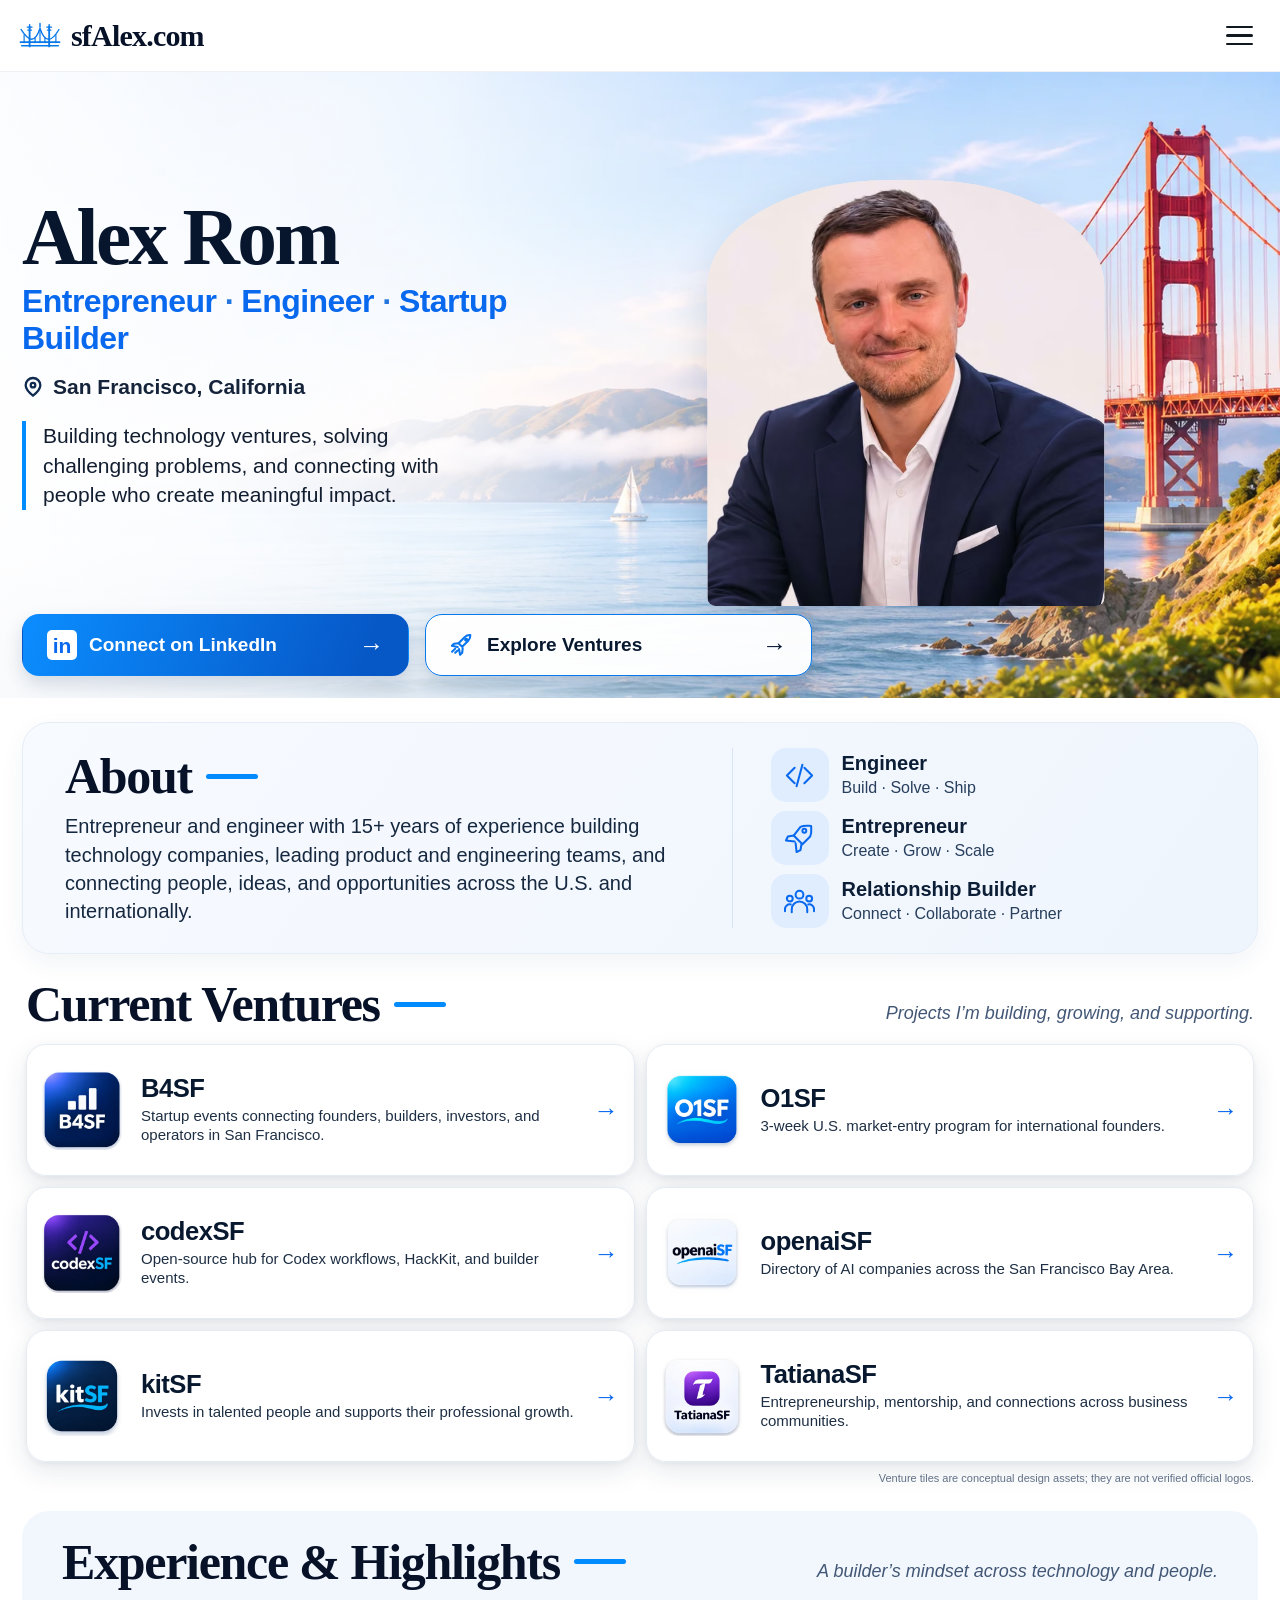
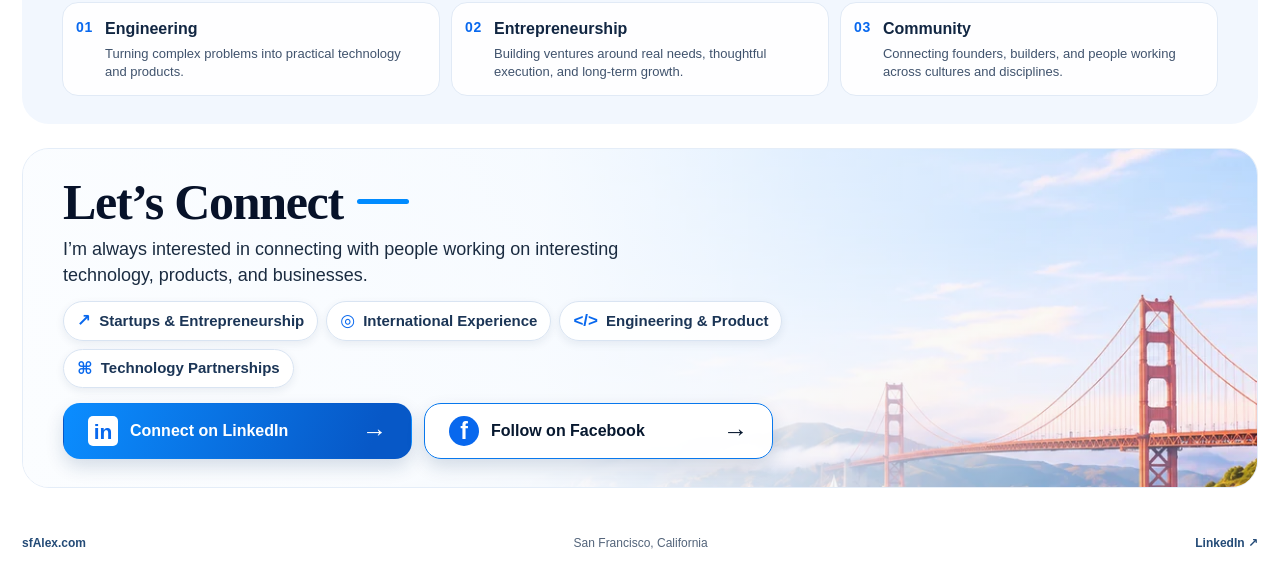
==== commit 9249e428: "Reveal Golden Gate Bridge in hero on mobile" ====
--- a/index.html
+++ b/index.html
@@ -77,8 +77,8 @@
           </div>
           <figure class="portrait-frame">
             <picture>
-              <source type="image/avif" srcset="./public/images/alex-rom-portrait-640.avif 640w, ./public/images/alex-rom-portrait-960.avif 960w" sizes="(max-width: 520px) 45vw, (max-width: 950px) 44vw, 520px">
-              <source type="image/webp" srcset="./public/images/alex-rom-portrait-640.webp 640w, ./public/images/alex-rom-portrait-960.webp 960w" sizes="(max-width: 520px) 45vw, (max-width: 950px) 44vw, 520px">
+              <source type="image/avif" srcset="./public/images/alex-rom-portrait-640.avif 640w, ./public/images/alex-rom-portrait-960.avif 960w" sizes="(max-width: 359px) 130px, (max-width: 760px) 112px, (max-width: 1199px) 34vw, 440px">
+              <source type="image/webp" srcset="./public/images/alex-rom-portrait-640.webp 640w, ./public/images/alex-rom-portrait-960.webp 960w" sizes="(max-width: 359px) 130px, (max-width: 760px) 112px, (max-width: 1199px) 34vw, 440px">
               <img src="./public/images/alex-rom-portrait-960.webp" width="960" height="1030" alt="Alex Rom in a navy suit and white shirt" fetchpriority="high" decoding="async">
             </picture>
           </figure>
--- a/styles.css
+++ b/styles.css
@@ -63,7 +63,7 @@
 .hero__location { display: flex; align-items: center; gap: 9px; margin: 0 0 18px; color: #15243a; font-size: clamp(15px, 1.7vw, 21px); font-weight: 650; }
 .hero__location svg { width: 22px; height: 22px; flex: 0 0 22px; fill: none; stroke: var(--navy); stroke-linecap: round; stroke-linejoin: round; stroke-width: 2.5; }
 .hero__intro { max-width: 435px; margin: 0; padding: 0 0 0 17px; border-left: 4px solid var(--blue-bright); color: #121e30; font-size: clamp(17px, 1.65vw, 21px); line-height: 1.42; }
-.portrait-frame { position: relative; z-index: 1; width: min(100%, 570px); height: clamp(400px, 43vw, 530px); justify-self: end; align-self: end; margin: 0; overflow: hidden; border-radius: 46% 46% 2% 2% / 25% 25% 2% 2%; background: rgba(248,241,239,.75); box-shadow: 0 18px 42px rgba(18,43,74,.14); }
+.portrait-frame { position: relative; z-index: 1; width: min(100%, clamp(340px, 31vw, 440px)); height: auto; aspect-ratio: 960 / 1030; justify-self: end; align-self: end; margin: 0 0 10px; overflow: hidden; border-radius: 46% 46% 2% 2% / 25% 25% 2% 2%; background: rgba(248,241,239,.75); box-shadow: 0 18px 42px rgba(18,43,74,.14); transform: translateX(calc(-1 * clamp(65px, 12vw, 172px))); }
 .portrait-frame picture, .portrait-frame img { width: 100%; height: 100%; display: block; }
 .portrait-frame img { object-fit: cover; object-position: center 18%; }
 .hero__actions { display: grid; grid-template-columns: repeat(2, minmax(0, 1fr)); gap: 16px; width: min(100%, 790px); margin: -2px 0 0; position: relative; z-index: 3; }
@@ -114,11 +114,12 @@
 .experience-item h3 { margin: 0 0 4px; color: #112642; font-size: 16px; }
 .experience-item p { margin: 0; color: #40536d; font-size: 13px; line-height: 1.4; }
 
-.contact-panel { position: relative; isolation: isolate; min-height: 0; margin-bottom: 24px; overflow: hidden; border: 1px solid #e4edf8; border-radius: 27px; background: #eaf3ff; }
-.contact-panel__backdrop, .contact-panel__veil { position: absolute; z-index: -2; inset: 0; width: 100%; height: 100%; display: block; }
+.contact-panel { position: relative; isolation: isolate; min-height: 0; margin-bottom: 24px; overflow: hidden; border: 1px solid #e4edf8; border-radius: 27px; background: transparent; }
+.contact-panel__backdrop, .contact-panel__veil { position: absolute; inset: 0; width: 100%; height: 100%; display: block; }
+.contact-panel__backdrop { z-index: 0; }
 .contact-panel__backdrop img { width: 100%; height: 100%; display: block; object-fit: cover; object-position: center 60%; }
-.contact-panel__veil { z-index: -1; background: linear-gradient(90deg, rgba(251,253,255,.97) 0%, rgba(249,252,255,.93) 42%, rgba(246,250,255,.65) 66%, rgba(239,247,255,.08) 100%); }
-.contact-content { width: min(100%, 870px); padding: 27px clamp(22px, 3.5vw, 40px) 28px; }
+.contact-panel__veil { z-index: 1; background: linear-gradient(90deg, rgba(251,253,255,.97) 0%, rgba(249,252,255,.93) 42%, rgba(246,250,255,.65) 66%, rgba(239,247,255,.08) 100%); }
+.contact-content { position: relative; z-index: 2; width: min(100%, 870px); padding: 27px clamp(22px, 3.5vw, 40px) 28px; }
 .contact-lead { max-width: 650px; margin: 9px 0 13px; color: #1b2c41; font-size: clamp(15px, 1.55vw, 18px); line-height: 1.43; }
 .interest-list { display: flex; flex-wrap: wrap; gap: 8px; padding: 0; margin: 0 0 15px; list-style: none; }
 .interest-list li { min-height: 39px; display: inline-flex; align-items: center; gap: 8px; padding: 6px 13px; border: 1px solid #d9e4f2; border-radius: 999px; color: #1b3556; background: rgba(255,255,255,.94); box-shadow: 0 3px 8px rgba(23,56,95,.08); font-size: clamp(12px, 1.25vw, 15px); font-weight: 600; }
@@ -131,7 +132,13 @@
 
 @media (min-width: 1200px) {
   .hero__grid { min-height: 530px; }
-  .portrait-frame { height: 540px; }
+}
+
+@media (min-width: 761px) and (max-width: 1199px) {
+  .hero__grid { grid-template-columns: minmax(0, .92fr) minmax(0, 1.08fr); }
+  .hero__backdrop img { object-position: 85% center; }
+  .hero__veil { background: linear-gradient(90deg, rgba(255,255,255,.84) 0%, rgba(255,255,255,.62) 39%, rgba(255,255,255,.12) 68%, rgba(255,255,255,.01) 100%), linear-gradient(0deg, rgba(3,20,42,.08), transparent 24%); }
+  .portrait-frame { width: min(100%, clamp(250px, 34vw, 330px)); transform: translateX(calc(-1 * clamp(30px, 8vw, 82px))); }
 }
 
 @media (max-width: 760px) {
@@ -140,16 +147,16 @@
   .brand img { width: 39px; height: 31px; }
   .hero__inner { width: min(100% - 32px, 680px); padding: 8px 0 16px; }
   .hero__grid { min-height: clamp(355px, 56vw, 430px); grid-template-columns: minmax(0, .95fr) minmax(0, 1.05fr); gap: 5px; }
-  .hero__backdrop img { object-position: 65% center; }
-  .hero__veil { background: linear-gradient(90deg, rgba(255,255,255,.88), rgba(255,255,255,.72) 44%, rgba(255,255,255,.12)), linear-gradient(0deg, rgba(3,20,42,.08), transparent 24%); }
+  .hero__backdrop img { object-position: 100% center; }
+  .hero__veil { background: linear-gradient(90deg, rgba(255,255,255,.78) 0%, rgba(255,255,255,.58) 42%, rgba(255,255,255,.12) 67%, transparent 100%), linear-gradient(0deg, rgba(3,20,42,.08), transparent 24%); }
   .hero__copy { padding: 9px 0 15px; }
   .hero h1 { font-size: clamp(32px, 9vw, 44px); letter-spacing: -1px; }
   .hero__role { margin: 3px 0 9px; font-size: clamp(18px, 3vw, 25px); }
   .hero__location { align-items: flex-start; gap: 6px; margin-bottom: 10px; font-size: clamp(12px, 1.8vw, 15px); line-height: 1.25; }
   .hero__location svg { width: 18px; height: 18px; flex-basis: 18px; }
   .hero__intro { max-width: 360px; padding-left: 10px; border-left-width: 3px; font-size: clamp(13px, 1.9vw, 16px); line-height: 1.36; }
-  .portrait-frame { width: 100%; height: clamp(285px, 40vw, 370px); margin: 0; border-radius: 46% 46% 1% 1% / 22% 22% 1% 1%; }
-  .portrait-frame img { object-position: center 17%; }
+  .portrait-frame { width: min(100%, 112px); height: 180px; justify-self: start; margin: 0; border-radius: 38% 38% 1% 1% / 18% 18% 1% 1%; transform: none; box-shadow: 0 12px 24px rgba(18,43,74,.12); }
+  .portrait-frame img { object-position: center 12%; }
   .hero__actions { width: min(100%, 330px); grid-template-columns: 1fr; gap: 8px; margin: 0 auto; }
   .button { min-height: 54px; gap: 8px; padding-inline: 12px; border-radius: 14px; font-size: clamp(12px, 1.8vw, 15px); }
   .linkedin-mark, .facebook-mark { width: 25px; height: 25px; flex-basis: 25px; font-size: 18px; }
@@ -202,12 +209,13 @@
 @media (max-width: 359px) {
   .hero__inner { width: calc(100% - 24px); }
   .hero__grid { min-height: 0; grid-template-columns: 1fr; gap: 4px; padding-top: 8px; }
-  .hero__copy { max-width: 100%; padding: 0 0 5px; }
+  .hero__copy { max-width: 206px; padding: 0 0 5px; }
   .hero h1 { font-size: 42px; }
-  .hero__role { max-width: 290px; font-size: 19px; }
-  .hero__location { font-size: 13px; }
-  .hero__intro { max-width: 290px; font-size: 14px; }
-  .portrait-frame { width: min(68vw, 220px); height: 226px; justify-self: end; margin: -4px 4px -1px 0; }
+  .hero__role { max-width: 205px; font-size: 19px; }
+  .hero__location { max-width: 195px; font-size: 13px; }
+  .hero__intro { max-width: 205px; font-size: 14px; }
+  .hero__veil { background: linear-gradient(90deg, rgba(255,255,255,.92) 0%, rgba(255,255,255,.84) 65%, rgba(255,255,255,.48) 100%), linear-gradient(0deg, rgba(3,20,42,.08), transparent 24%); }
+  .portrait-frame { width: min(42vw, 130px); height: 170px; justify-self: end; margin: -4px 90px 0 0; }
   .hero__actions { grid-template-columns: 1fr; gap: 7px; margin-top: 1px; }
   .button { min-height: 47px; font-size: 14px; }
   .venture-card { min-height: 111px; gap: 5px; padding: 8px; }
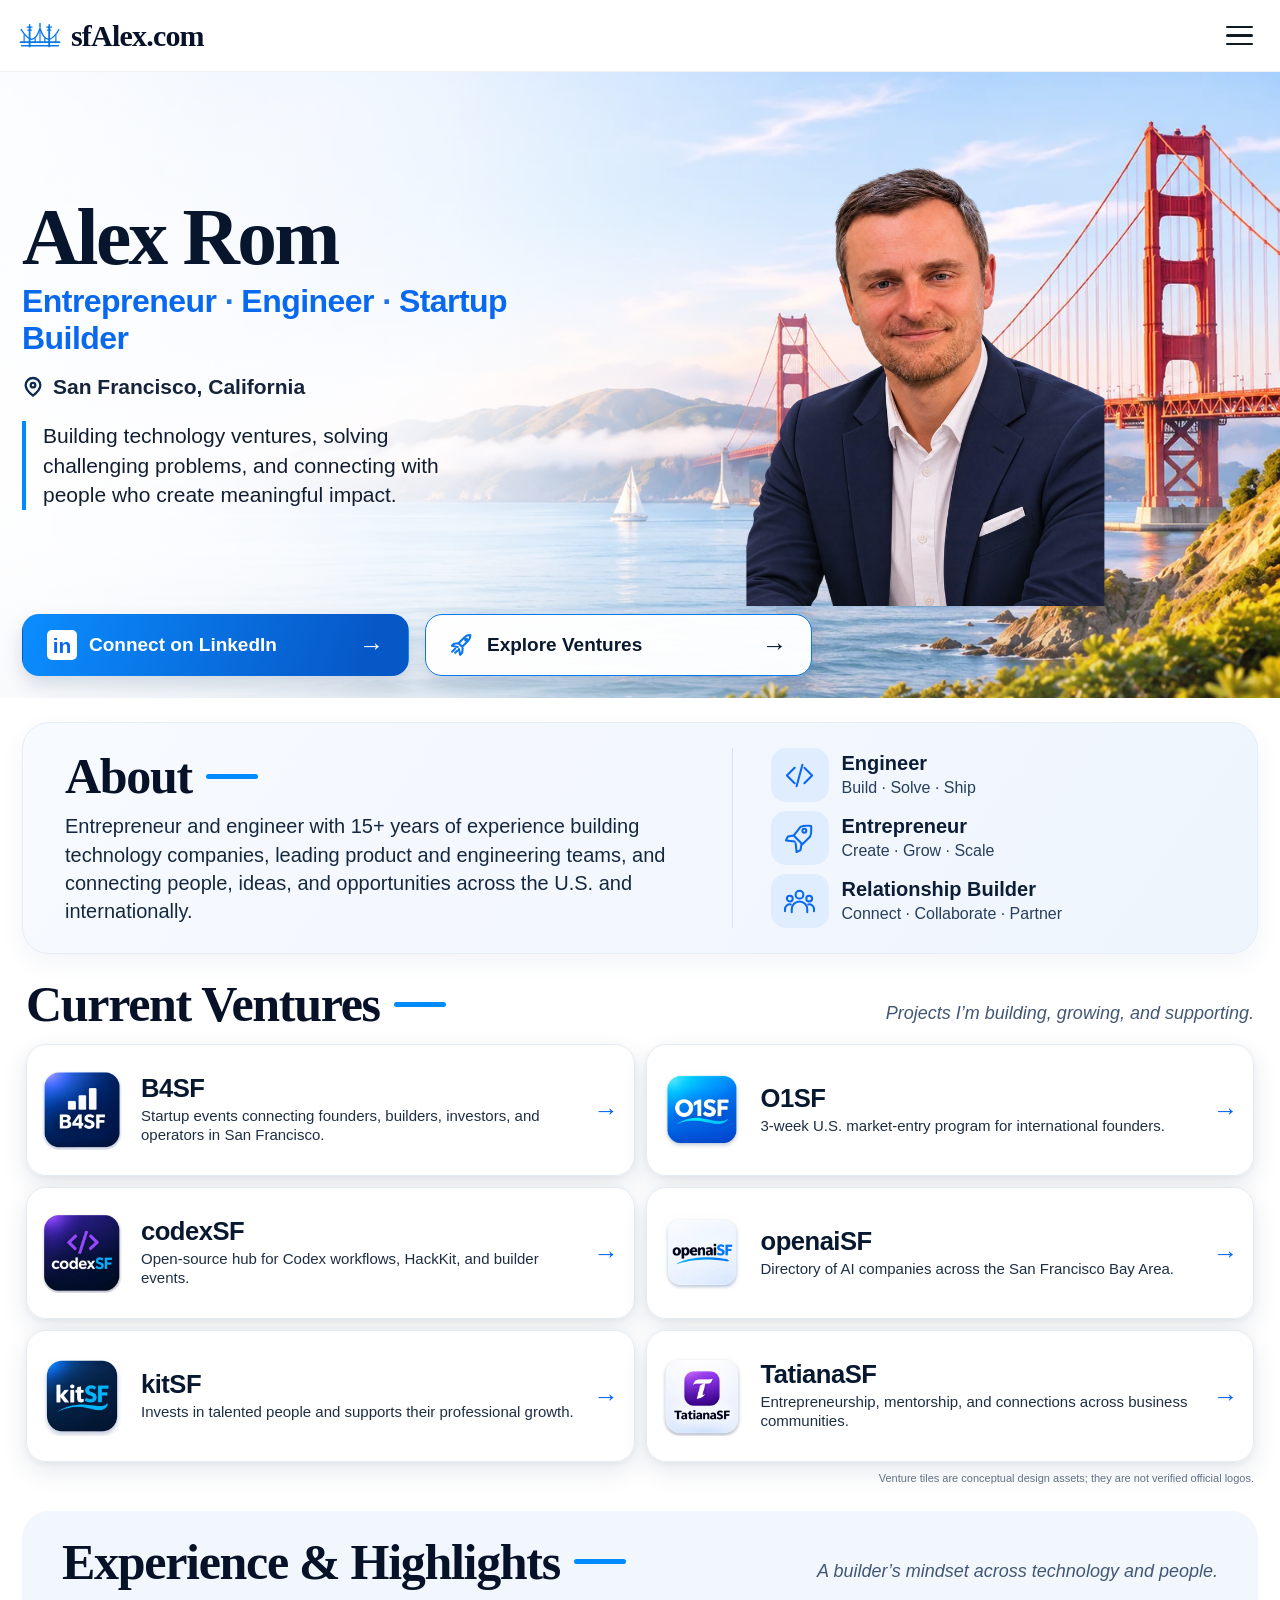
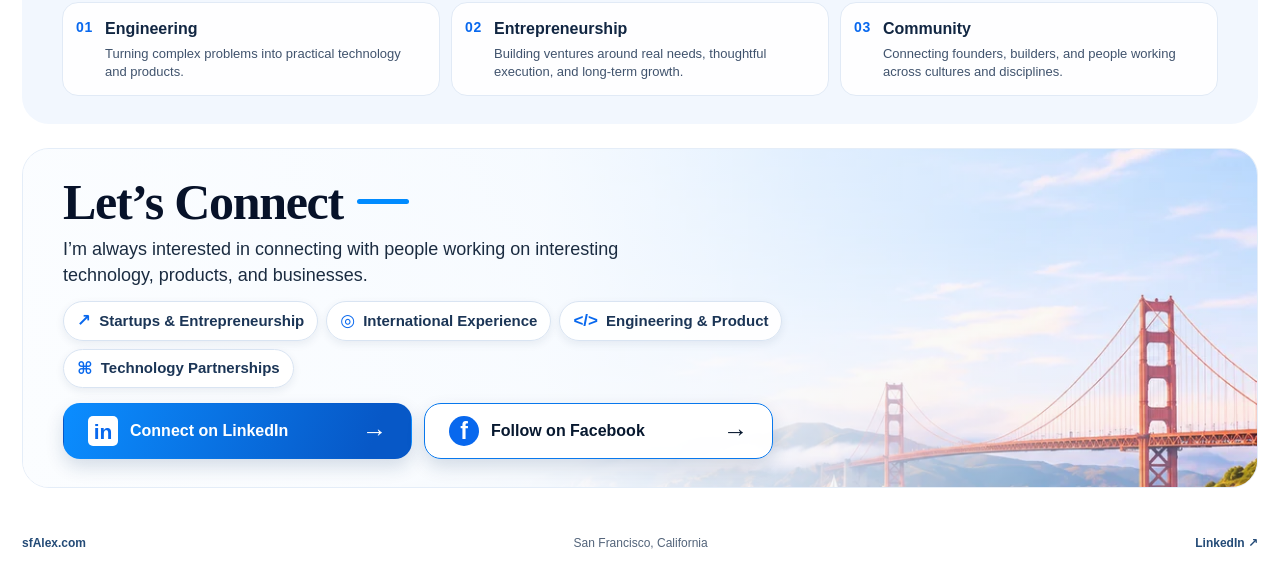
==== commit d174625f: "Use selected transparent portrait in hero" ====
--- a/index.html
+++ b/index.html
@@ -77,9 +77,9 @@
           </div>
           <figure class="portrait-frame">
             <picture>
-              <source type="image/avif" srcset="./public/images/alex-rom-portrait-640.avif 640w, ./public/images/alex-rom-portrait-960.avif 960w" sizes="(max-width: 359px) 130px, (max-width: 760px) 112px, (max-width: 1199px) 34vw, 440px">
-              <source type="image/webp" srcset="./public/images/alex-rom-portrait-640.webp 640w, ./public/images/alex-rom-portrait-960.webp 960w" sizes="(max-width: 359px) 130px, (max-width: 760px) 112px, (max-width: 1199px) 34vw, 440px">
-              <img src="./public/images/alex-rom-portrait-960.webp" width="960" height="1030" alt="Alex Rom in a navy suit and white shirt" fetchpriority="high" decoding="async">
+              <source type="image/avif" srcset="./public/images/alex-rom-cutout-640.avif 640w, ./public/images/alex-rom-cutout-960.avif 960w" sizes="(max-width: 359px) 130px, (max-width: 760px) 140px, (max-width: 1199px) 34vw, 400px">
+              <source type="image/webp" srcset="./public/images/alex-rom-cutout-640.webp 640w, ./public/images/alex-rom-cutout-960.webp 960w" sizes="(max-width: 359px) 130px, (max-width: 760px) 140px, (max-width: 1199px) 34vw, 400px">
+              <img src="./public/images/alex-rom-cutout-960.webp" width="960" height="1200" alt="Alex Rom in a navy suit and white shirt" fetchpriority="high" decoding="async">
             </picture>
           </figure>
         </div>
--- a/styles.css
+++ b/styles.css
@@ -63,9 +63,9 @@
 .hero__location { display: flex; align-items: center; gap: 9px; margin: 0 0 18px; color: #15243a; font-size: clamp(15px, 1.7vw, 21px); font-weight: 650; }
 .hero__location svg { width: 22px; height: 22px; flex: 0 0 22px; fill: none; stroke: var(--navy); stroke-linecap: round; stroke-linejoin: round; stroke-width: 2.5; }
 .hero__intro { max-width: 435px; margin: 0; padding: 0 0 0 17px; border-left: 4px solid var(--blue-bright); color: #121e30; font-size: clamp(17px, 1.65vw, 21px); line-height: 1.42; }
-.portrait-frame { position: relative; z-index: 1; width: min(100%, clamp(340px, 31vw, 440px)); height: auto; aspect-ratio: 960 / 1030; justify-self: end; align-self: end; margin: 0 0 10px; overflow: hidden; border-radius: 46% 46% 2% 2% / 25% 25% 2% 2%; background: rgba(248,241,239,.75); box-shadow: 0 18px 42px rgba(18,43,74,.14); transform: translateX(calc(-1 * clamp(65px, 12vw, 172px))); }
+.portrait-frame { position: relative; z-index: 1; width: min(100%, clamp(320px, 28vw, 400px)); height: auto; aspect-ratio: 1122 / 1402; justify-self: end; align-self: end; margin: 0 0 10px; overflow: visible; border-radius: 0; background: transparent; box-shadow: none; transform: translateX(calc(-1 * clamp(65px, 12vw, 172px))); }
 .portrait-frame picture, .portrait-frame img { width: 100%; height: 100%; display: block; }
-.portrait-frame img { object-fit: cover; object-position: center 18%; }
+.portrait-frame img { object-fit: contain; object-position: center; }
 .hero__actions { display: grid; grid-template-columns: repeat(2, minmax(0, 1fr)); gap: 16px; width: min(100%, 790px); margin: -2px 0 0; position: relative; z-index: 3; }
 .button { min-width: 0; min-height: 62px; display: inline-flex; align-items: center; justify-content: center; gap: 12px; padding: 12px clamp(14px, 2vw, 24px); border: 1.5px solid transparent; border-radius: 17px; box-shadow: 0 8px 18px rgba(20,56,104,.16); color: var(--navy-deep); font-size: clamp(14px, 1.55vw, 19px); font-weight: 750; text-decoration: none; transition: transform .16s ease, box-shadow .16s ease, background .16s ease; }
 .button:hover { transform: translateY(-2px); box-shadow: 0 13px 26px rgba(20,56,104,.2); }
@@ -155,8 +155,7 @@
   .hero__location { align-items: flex-start; gap: 6px; margin-bottom: 10px; font-size: clamp(12px, 1.8vw, 15px); line-height: 1.25; }
   .hero__location svg { width: 18px; height: 18px; flex-basis: 18px; }
   .hero__intro { max-width: 360px; padding-left: 10px; border-left-width: 3px; font-size: clamp(13px, 1.9vw, 16px); line-height: 1.36; }
-  .portrait-frame { width: min(100%, 112px); height: 180px; justify-self: start; margin: 0; border-radius: 38% 38% 1% 1% / 18% 18% 1% 1%; transform: none; box-shadow: 0 12px 24px rgba(18,43,74,.12); }
-  .portrait-frame img { object-position: center 12%; }
+  .portrait-frame { width: min(100%, 140px); height: auto; aspect-ratio: 1122 / 1402; justify-self: start; margin: 0; transform: none; }
   .hero__actions { width: min(100%, 330px); grid-template-columns: 1fr; gap: 8px; margin: 0 auto; }
   .button { min-height: 54px; gap: 8px; padding-inline: 12px; border-radius: 14px; font-size: clamp(12px, 1.8vw, 15px); }
   .linkedin-mark, .facebook-mark { width: 25px; height: 25px; flex-basis: 25px; font-size: 18px; }
@@ -215,7 +214,7 @@
   .hero__location { max-width: 195px; font-size: 13px; }
   .hero__intro { max-width: 205px; font-size: 14px; }
   .hero__veil { background: linear-gradient(90deg, rgba(255,255,255,.92) 0%, rgba(255,255,255,.84) 65%, rgba(255,255,255,.48) 100%), linear-gradient(0deg, rgba(3,20,42,.08), transparent 24%); }
-  .portrait-frame { width: min(42vw, 130px); height: 170px; justify-self: end; margin: -4px 90px 0 0; }
+  .portrait-frame { width: min(42vw, 130px); height: auto; aspect-ratio: 1122 / 1402; justify-self: end; margin: -4px 90px 0 0; }
   .hero__actions { grid-template-columns: 1fr; gap: 7px; margin-top: 1px; }
   .button { min-height: 47px; font-size: 14px; }
   .venture-card { min-height: 111px; gap: 5px; padding: 8px; }
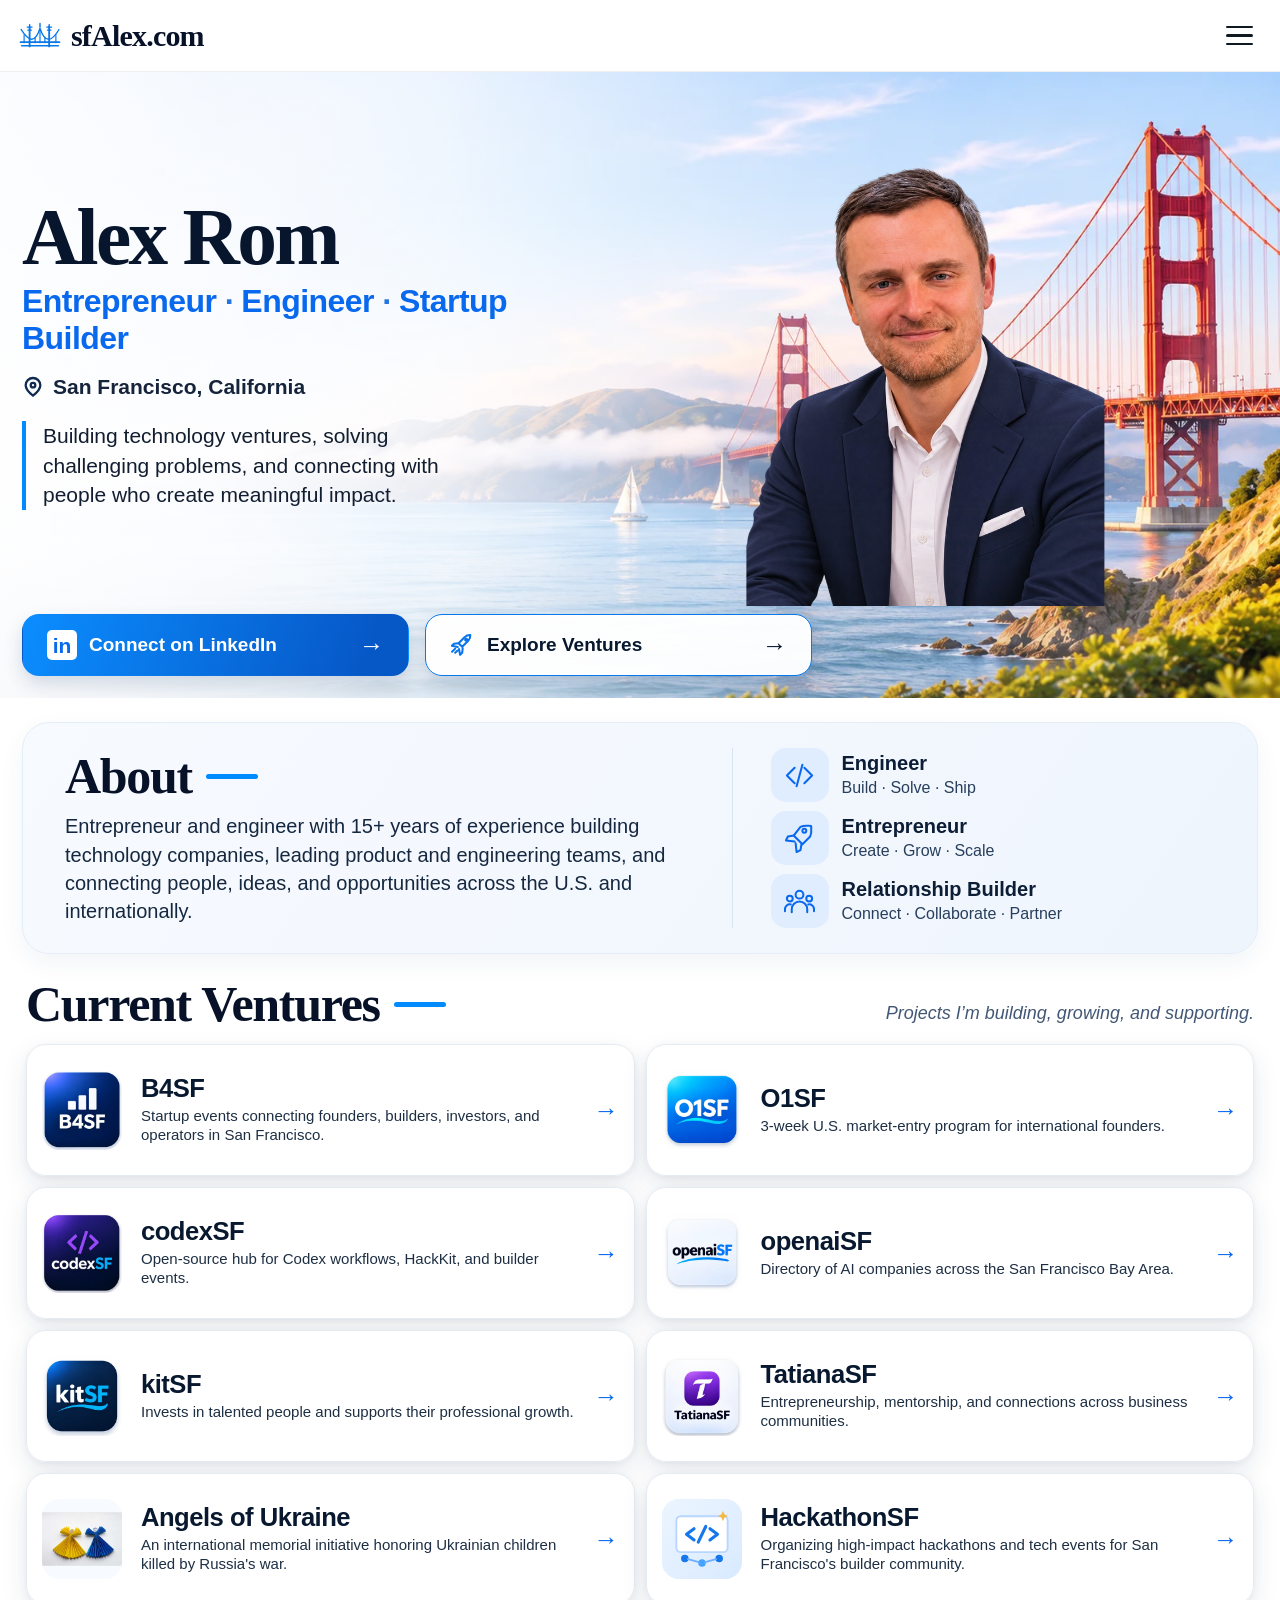
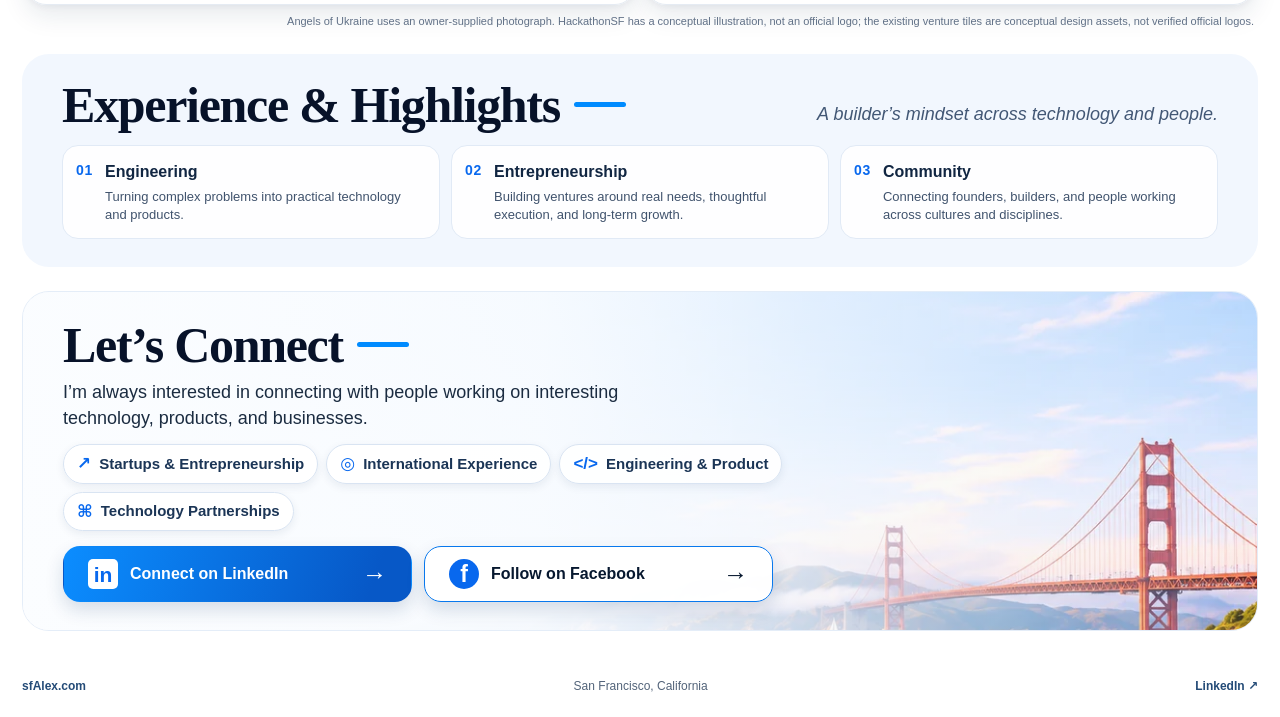
==== commit 86862798: "Add Angels of Ukraine and HackathonSF ventures" ====
--- a/index.html
+++ b/index.html
@@ -147,8 +147,16 @@
             <span class="venture-logo"><img src="./public/ventures/venture-tatianasf.webp" width="512" height="512" alt="" loading="lazy" decoding="async"></span>
             <span class="venture-copy"><strong>TatianaSF</strong><span>Entrepreneurship, mentorship, and connections across business communities.</span></span><span class="card-arrow" aria-hidden="true">→</span>
           </a>
+          <a class="venture-card" href="https://uateg.com/" target="_blank" rel="noopener noreferrer">
+            <span class="venture-logo"><img src="./public/ventures/angels-of-ukraine.webp" width="512" height="512" alt="Two folded paper angels, one yellow and one blue, on a light background" loading="lazy" decoding="async"></span>
+            <span class="venture-copy"><strong>Angels of Ukraine</strong><span>An international memorial initiative honoring Ukrainian children killed by Russia's war.</span></span><span class="card-arrow" aria-hidden="true">→</span>
+          </a>
+          <a class="venture-card" href="https://hackathonsf.com/" target="_blank" rel="noopener noreferrer">
+            <span class="venture-logo"><img src="./public/ventures/hackathonsf-concept.svg" width="512" height="512" alt="Conceptual technology illustration for HackathonSF; not an official logo" loading="lazy" decoding="async"></span>
+            <span class="venture-copy"><strong>HackathonSF</strong><span>Organizing high-impact hackathons and tech events for San Francisco's builder community.</span></span><span class="card-arrow" aria-hidden="true">→</span>
+          </a>
         </div>
-        <p class="venture-note">Venture tiles are conceptual design assets; they are not verified official logos.</p>
+        <p class="venture-note">Angels of Ukraine uses an owner-supplied photograph. HackathonSF has a conceptual illustration, not an official logo; the existing venture tiles are conceptual design assets, not verified official logos.</p>
       </section>
 
       <section class="experience-panel section" id="experience" aria-labelledby="experience-title">
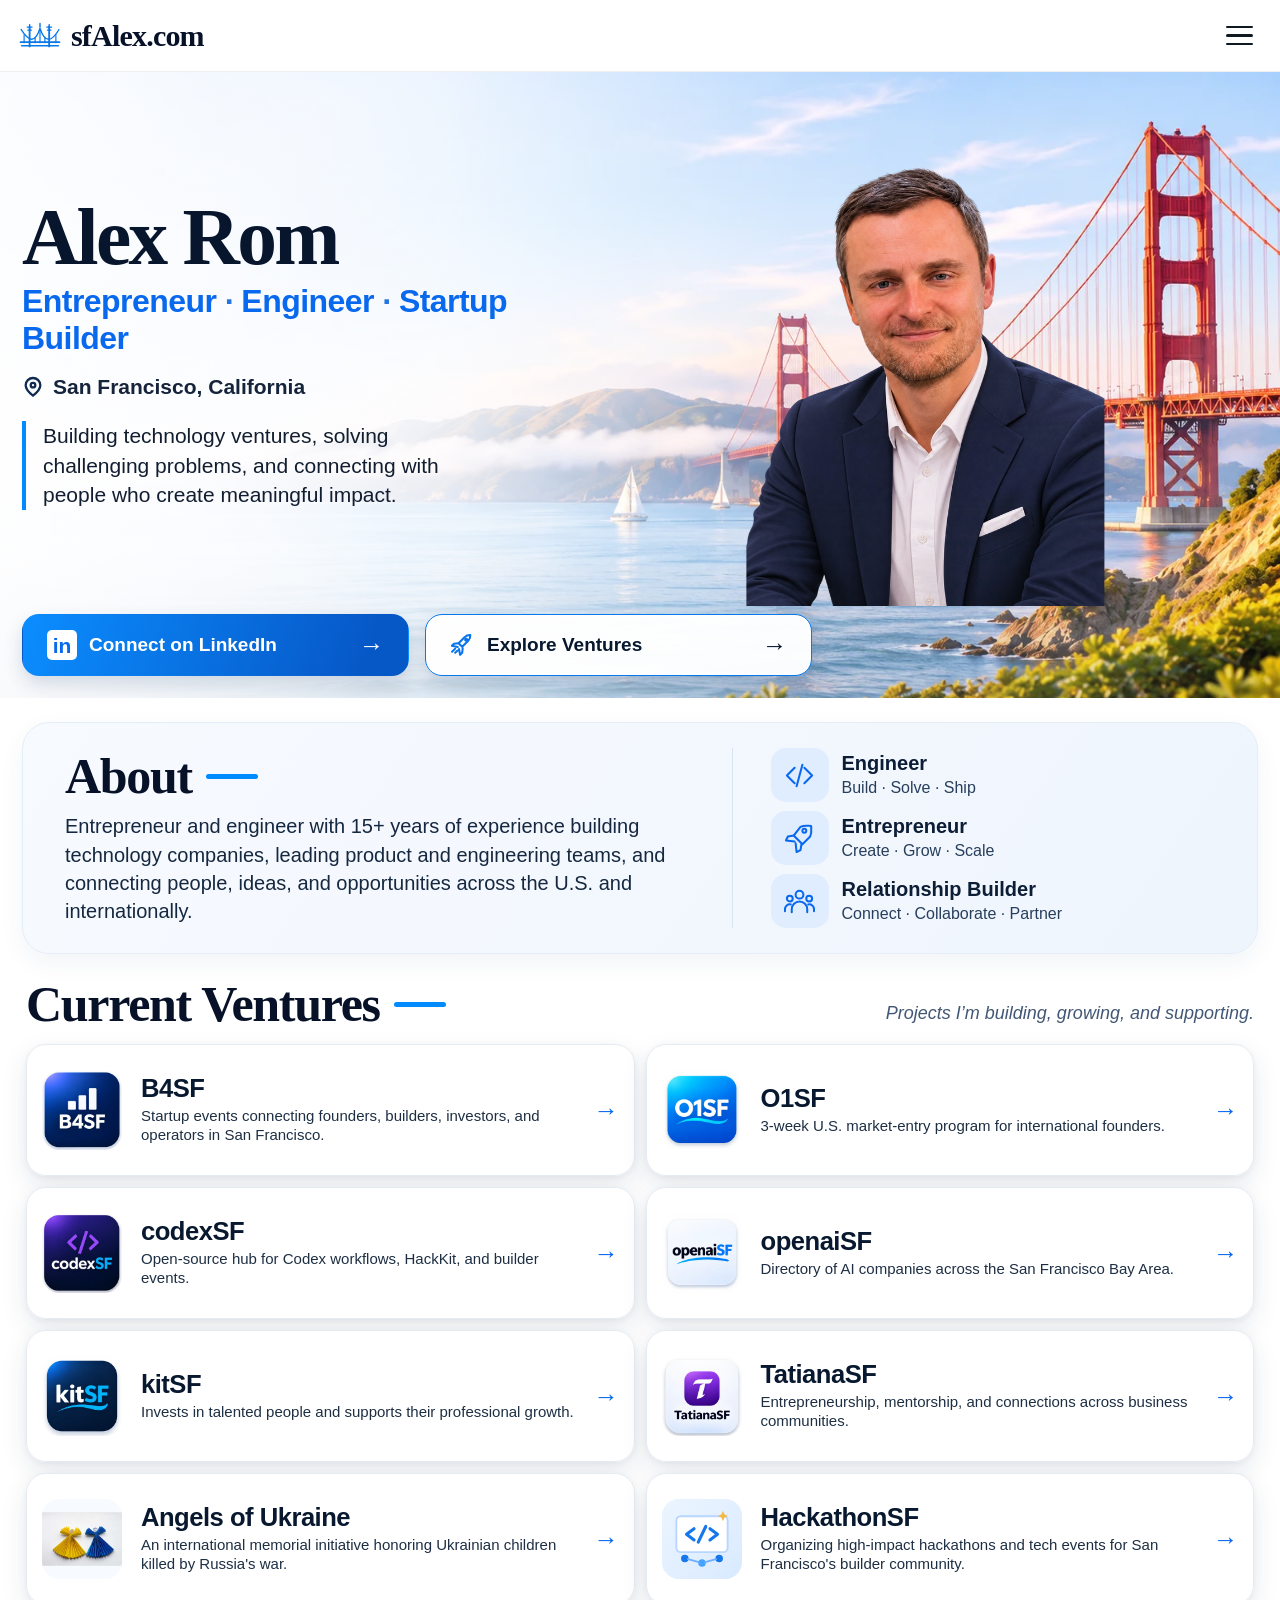
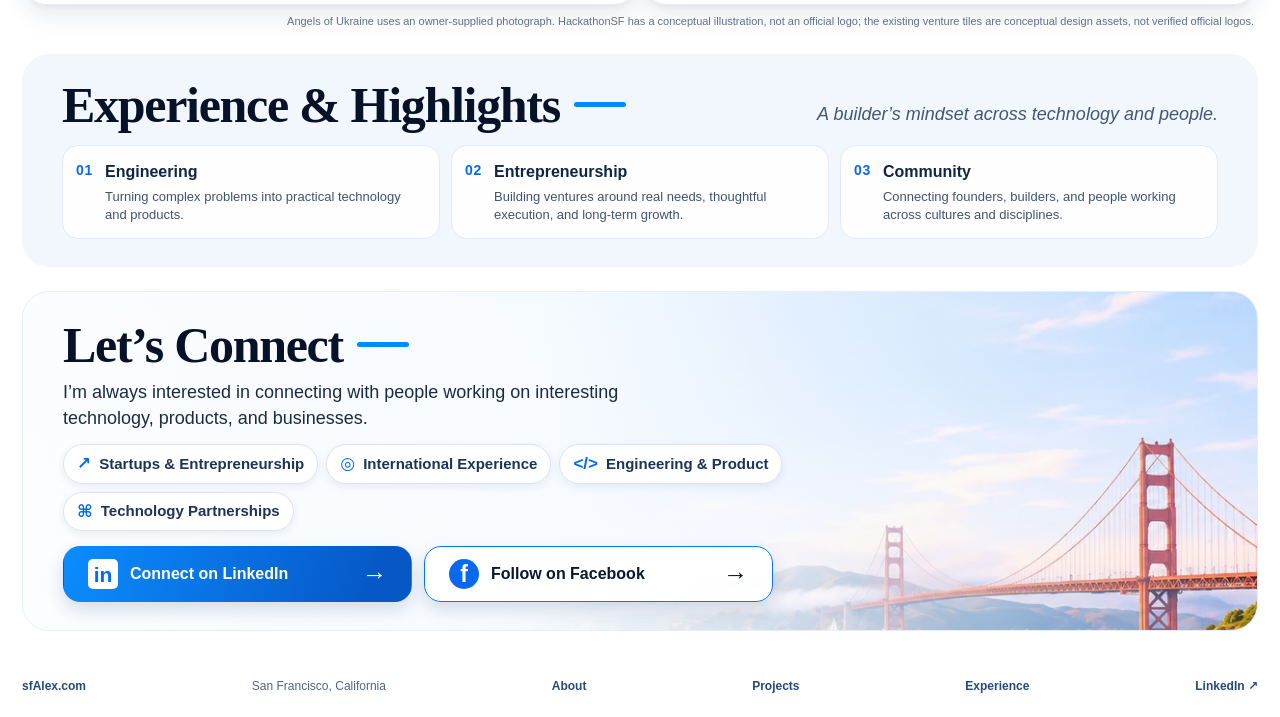
==== commit f25780fb: "Complete SEO, social sharing, and AI discovery" ====
--- a/index.html
+++ b/index.html
@@ -16,23 +16,29 @@
   <meta property="og:description" content="Building technology ventures, leading product and engineering teams, and connecting people across the U.S. and internationally.">
   <meta property="og:url" content="https://sfalex.com/">
   <meta property="og:image" content="https://sfalex.com/public/images/og-sfalex-1200x630.png">
+  <meta property="og:image:type" content="image/png">
   <meta property="og:image:width" content="1200">
   <meta property="og:image:height" content="630">
+  <meta property="og:image:alt" content="Alex Rom, sfAlex.com profile, and Golden Gate Bridge scenery">
   <meta name="twitter:card" content="summary_large_image">
   <meta name="twitter:title" content="Alex Rom — Entrepreneur, Engineer &amp; Startup Builder">
   <meta name="twitter:description" content="Building technology ventures, leading product and engineering teams, and connecting people across the U.S. and internationally.">
   <meta name="twitter:image" content="https://sfalex.com/public/images/og-sfalex-1200x630.png">
+  <meta name="twitter:image:alt" content="Alex Rom, sfAlex.com profile, and Golden Gate Bridge scenery">
   <link rel="preload" as="image" href="./public/images/golden-gate-hero-approved.webp" fetchpriority="high">
   <link rel="stylesheet" href="./styles.css">
   <script type="application/ld+json">
   {
     "@context": "https://schema.org",
-    "@type": "Person",
-    "name": "Alex Rom",
-    "url": "https://sfalex.com/",
-    "jobTitle": "Entrepreneur · Engineer · Startup Builder",
-    "homeLocation": { "@type": "Place", "name": "San Francisco, California, United States" },
-    "sameAs": ["https://www.linkedin.com/in/sfalexcom"]
+    "@graph": [
+      { "@type": "Person", "@id": "https://sfalex.com/#person", "name": "Alex Rom", "url": "https://sfalex.com/", "description": "Entrepreneur and engineer building technology ventures and connecting people, ideas, and opportunities.", "jobTitle": "Entrepreneur · Engineer · Startup Builder", "homeLocation": { "@type": "Place", "name": "San Francisco, California, United States" }, "image": { "@id": "https://sfalex.com/#portrait" }, "sameAs": ["https://www.linkedin.com/in/sfalexcom"] },
+      { "@type": "ImageObject", "@id": "https://sfalex.com/#portrait", "contentUrl": "https://sfalex.com/public/images/alex-rom-cutout-960.webp", "caption": "Alex Rom in a navy suit and white shirt" },
+      { "@type": "WebSite", "@id": "https://sfalex.com/#website", "url": "https://sfalex.com/", "name": "sfAlex.com", "publisher": { "@id": "https://sfalex.com/#person" } },
+      { "@type": "ProfilePage", "@id": "https://sfalex.com/#webpage", "url": "https://sfalex.com/", "name": "Alex Rom — Entrepreneur, Engineer & Startup Builder", "isPartOf": { "@id": "https://sfalex.com/#website" }, "mainEntity": { "@id": "https://sfalex.com/#person" } },
+      { "@type": "ItemList", "@id": "https://sfalex.com/#ventures", "name": "Current Ventures", "itemListOrder": "https://schema.org/ItemListOrderAscending", "numberOfItems": 8, "itemListElement": [
+        { "@type": "ListItem", "position": 1, "name": "B4SF", "url": "https://b4sf.com/" }, { "@type": "ListItem", "position": 2, "name": "O1SF", "url": "https://o1sf.com/" }, { "@type": "ListItem", "position": 3, "name": "codexSF", "url": "https://codexsf.com/" }, { "@type": "ListItem", "position": 4, "name": "openaiSF", "url": "https://openaisf.com/" }, { "@type": "ListItem", "position": 5, "name": "kitSF", "url": "https://kitsf.com/" }, { "@type": "ListItem", "position": 6, "name": "TatianaSF", "url": "https://tatianasf.com/" }, { "@type": "ListItem", "position": 7, "name": "Angels of Ukraine", "url": "https://uateg.com/" }, { "@type": "ListItem", "position": 8, "name": "HackathonSF", "url": "https://hackathonsf.com/" }
+      ] }
+    ]
   }
   </script>
   <script src="./script.js" defer></script>
@@ -49,6 +55,9 @@
         <span></span><span></span><span></span>
       </button>
       <nav id="primary-navigation" class="primary-nav" aria-label="Main navigation" hidden>
+        <a href="./about/">About Alex</a>
+        <a href="./ventures/">Projects</a>
+        <a href="./experience/">Experience</a>
         <a href="#about">About</a>
         <a href="#ventures">Ventures</a>
         <a href="#experience">Experience</a>
@@ -193,6 +202,6 @@
       </section>
     </div>
   </main>
-  <footer class="site-footer"><a href="#top">sfAlex.com</a><span>San Francisco, California</span><a href="https://www.linkedin.com/in/sfalexcom" target="_blank" rel="noopener noreferrer">LinkedIn ↗</a></footer>
+  <footer class="site-footer"><a href="#top">sfAlex.com</a><span>San Francisco, California</span><a href="./about/">About</a><a href="./ventures/">Projects</a><a href="./experience/">Experience</a><a href="https://www.linkedin.com/in/sfalexcom" target="_blank" rel="noopener noreferrer">LinkedIn ↗</a></footer>
 </body>
 </html>
